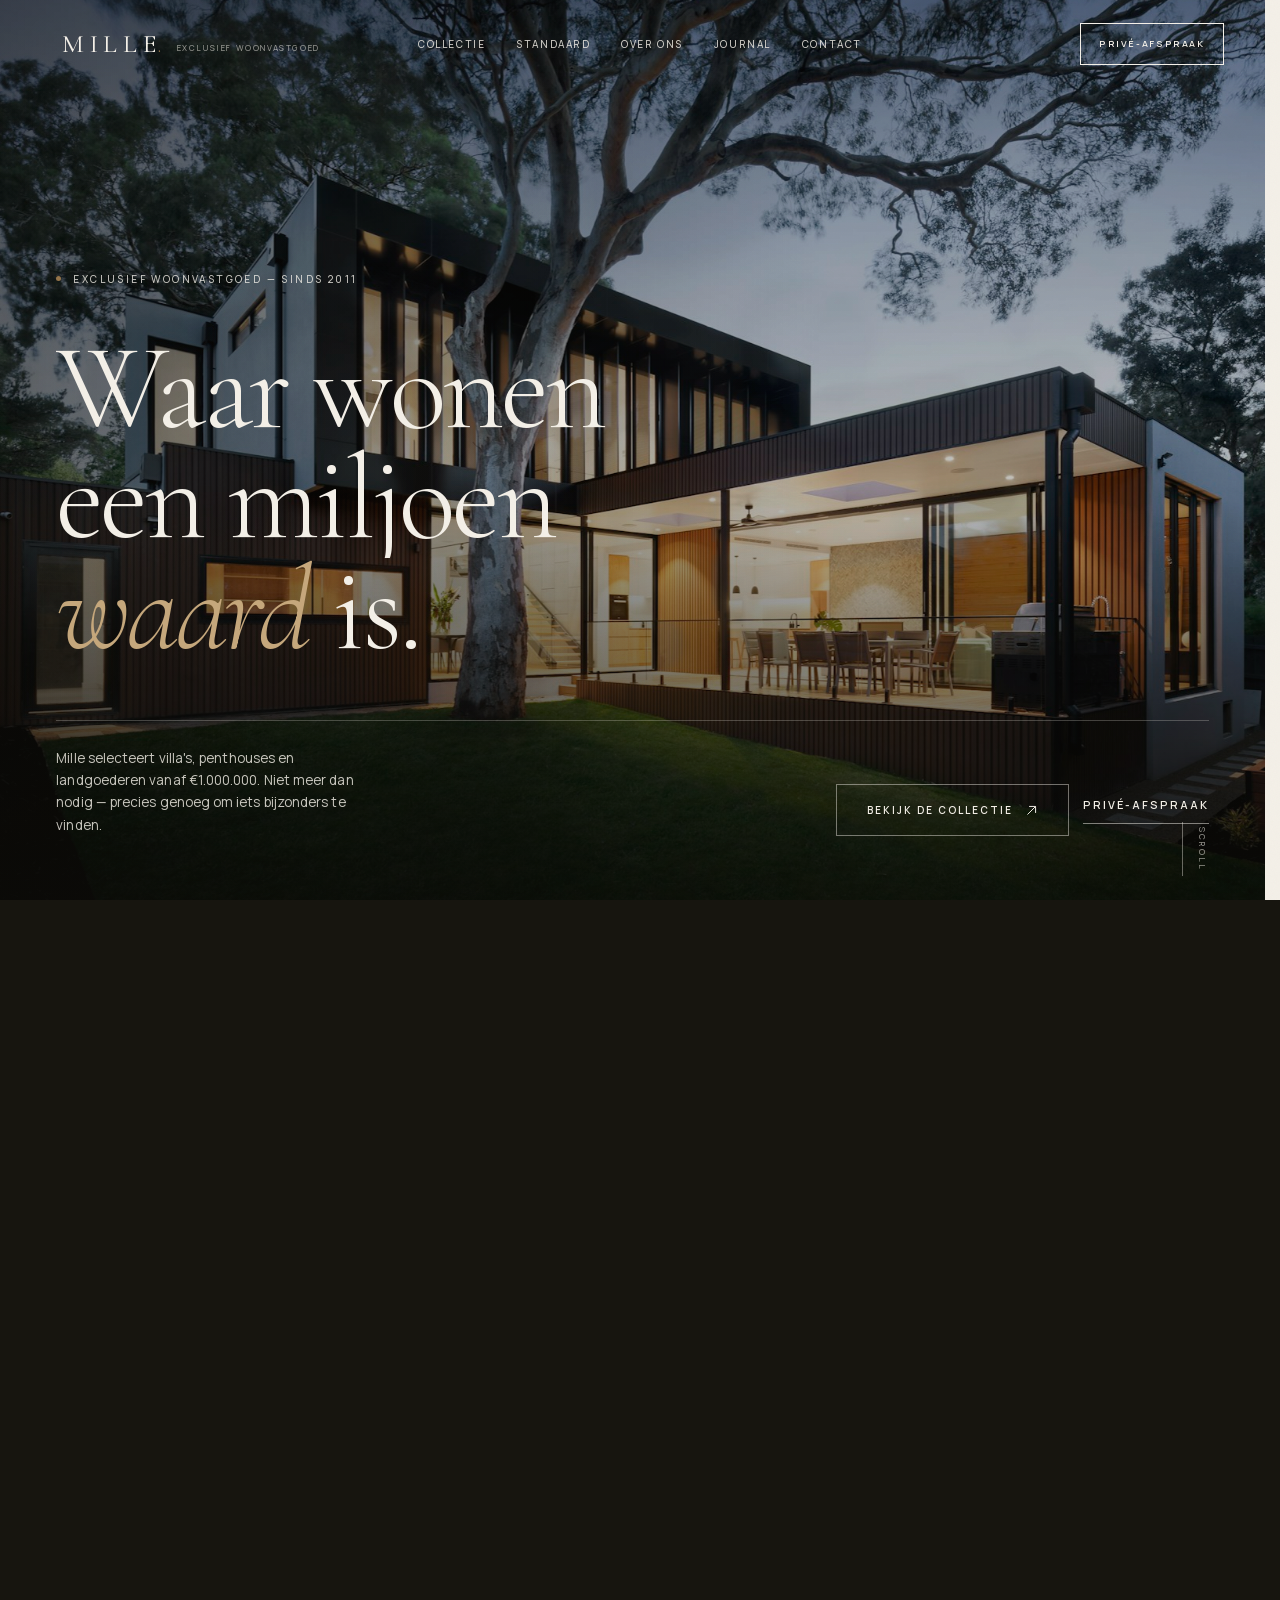
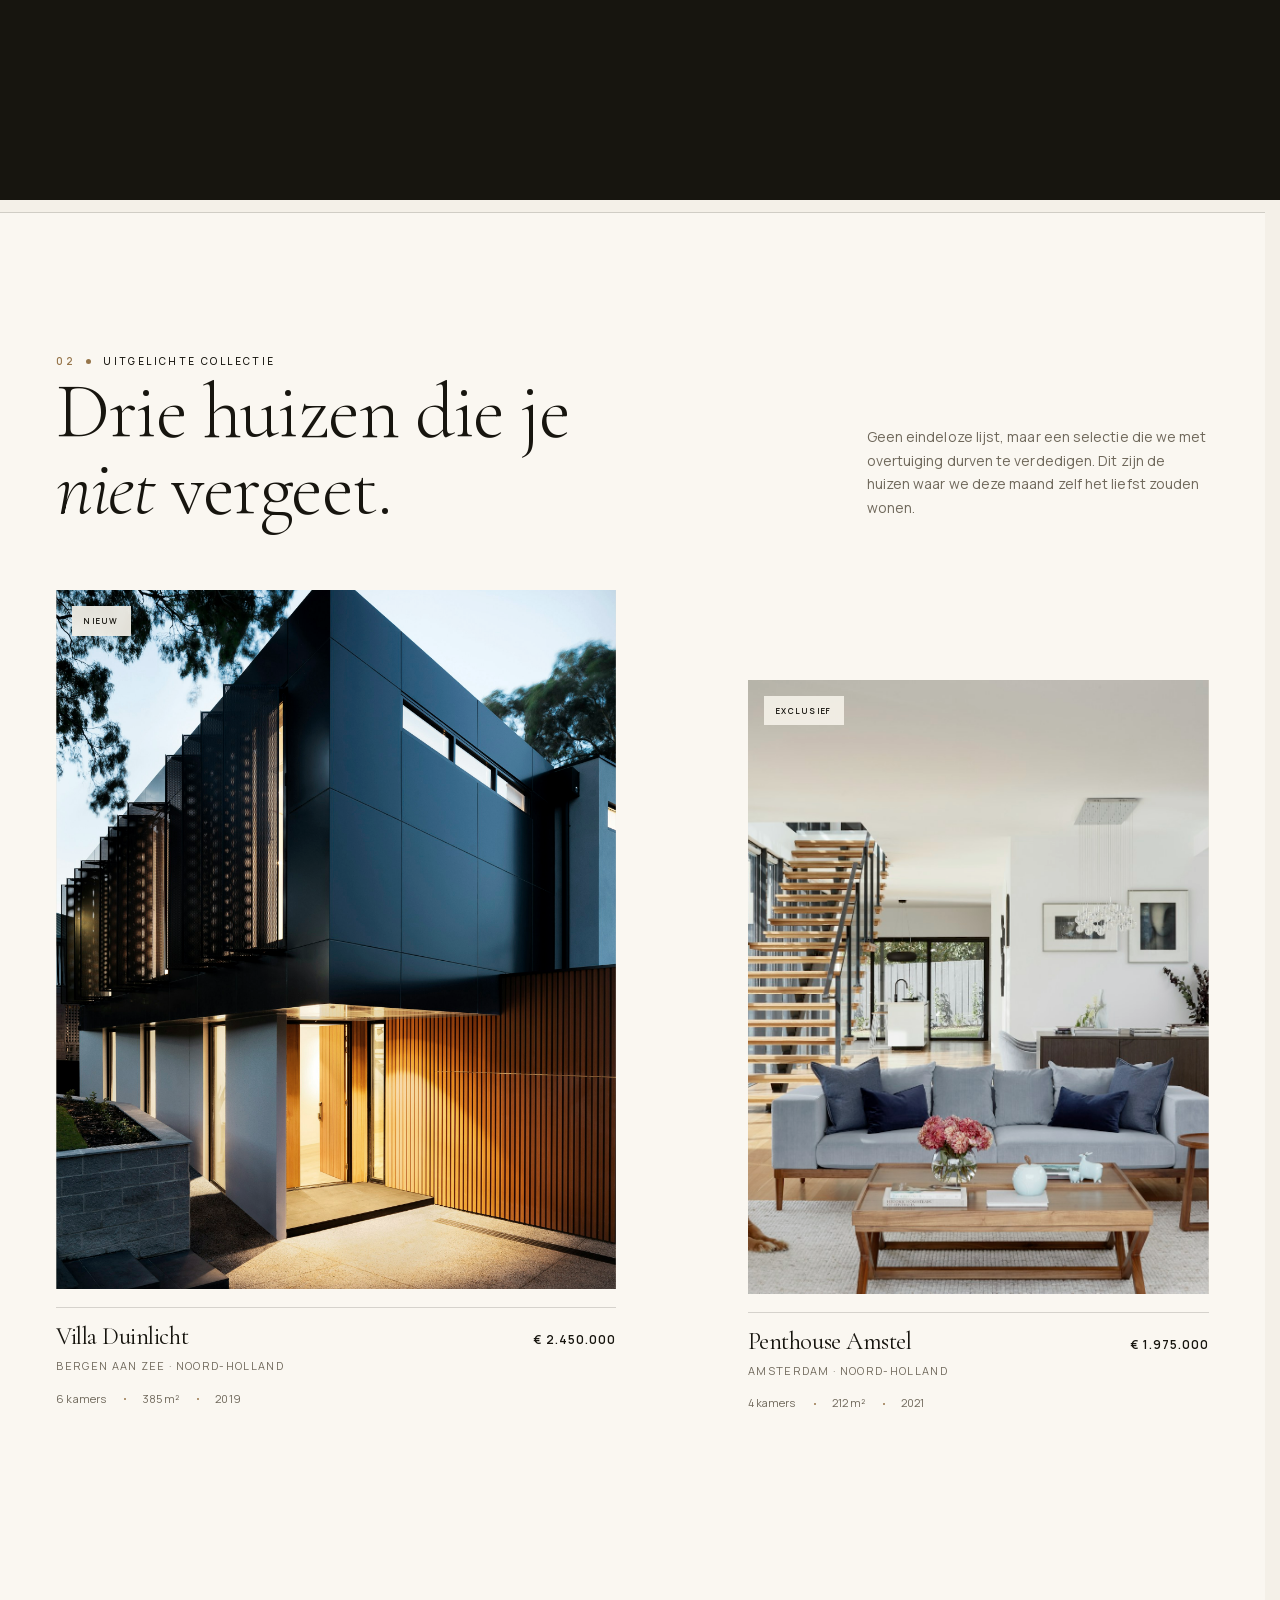
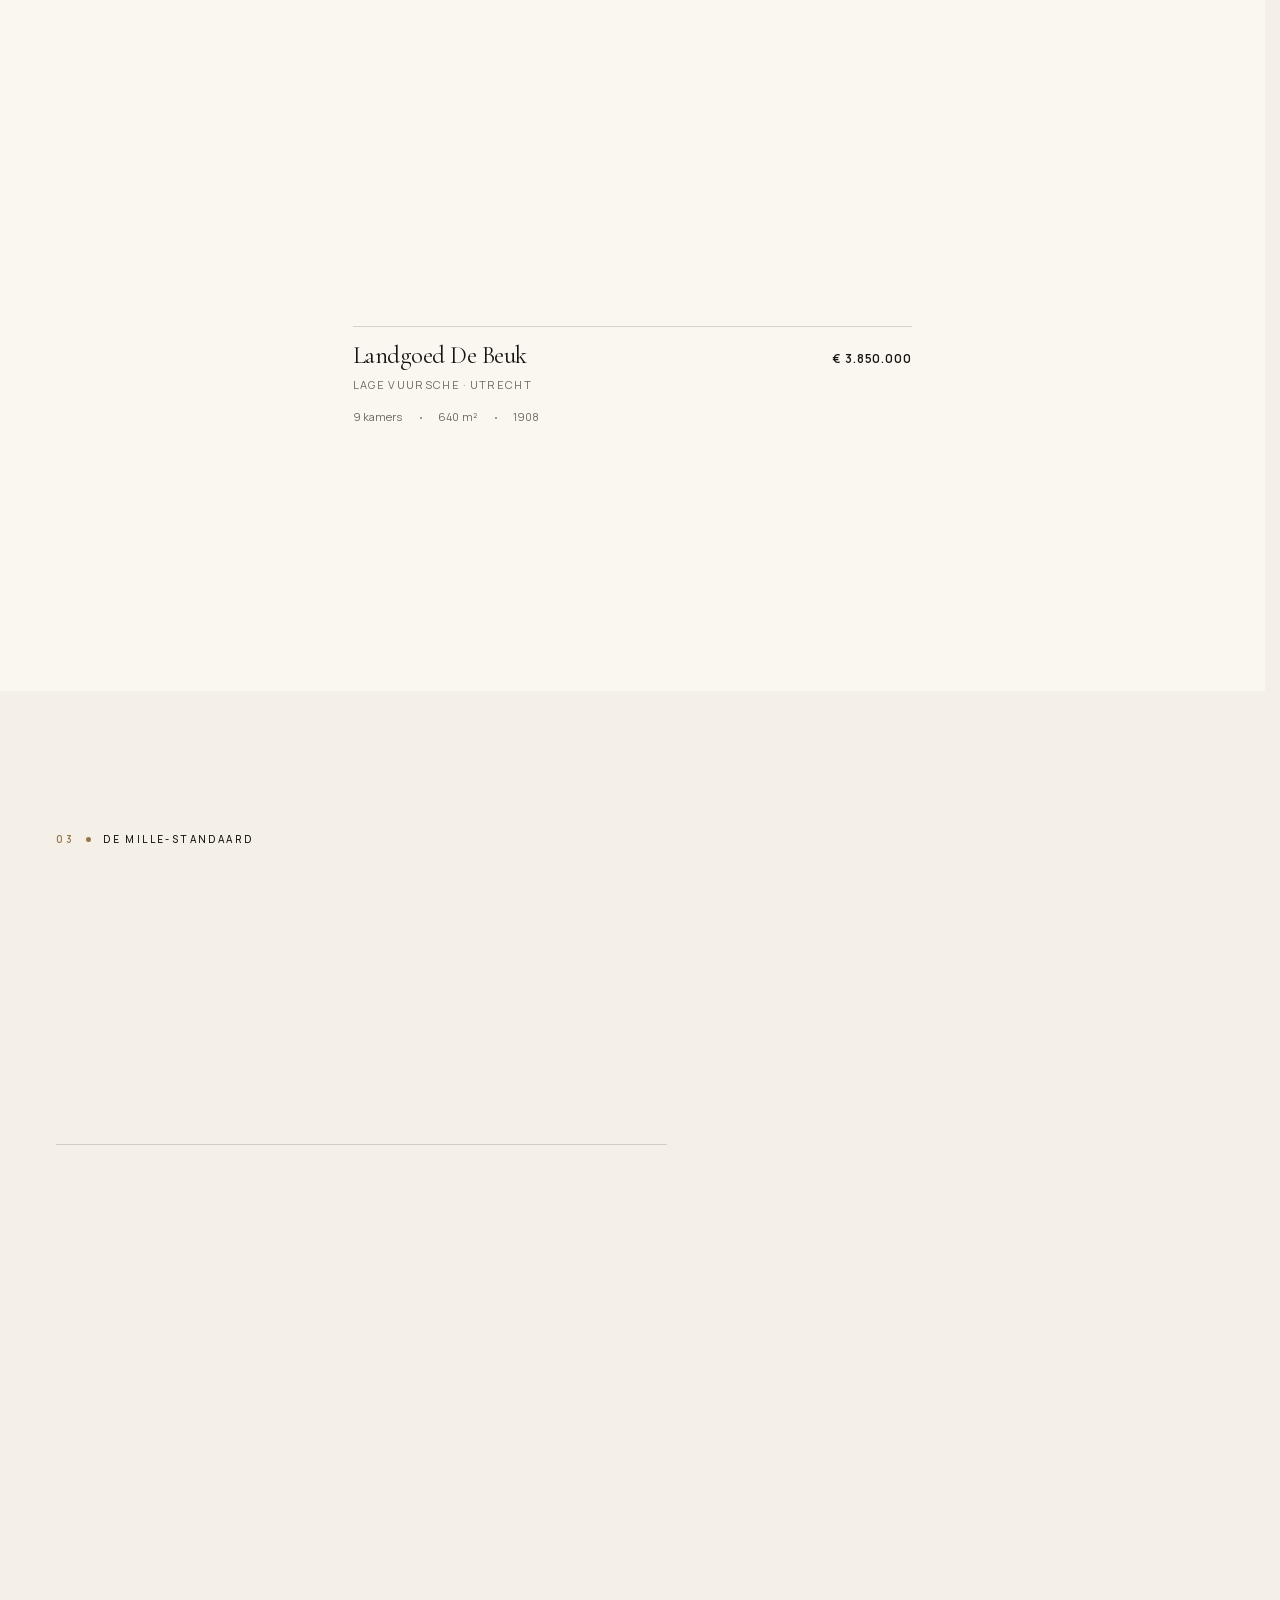
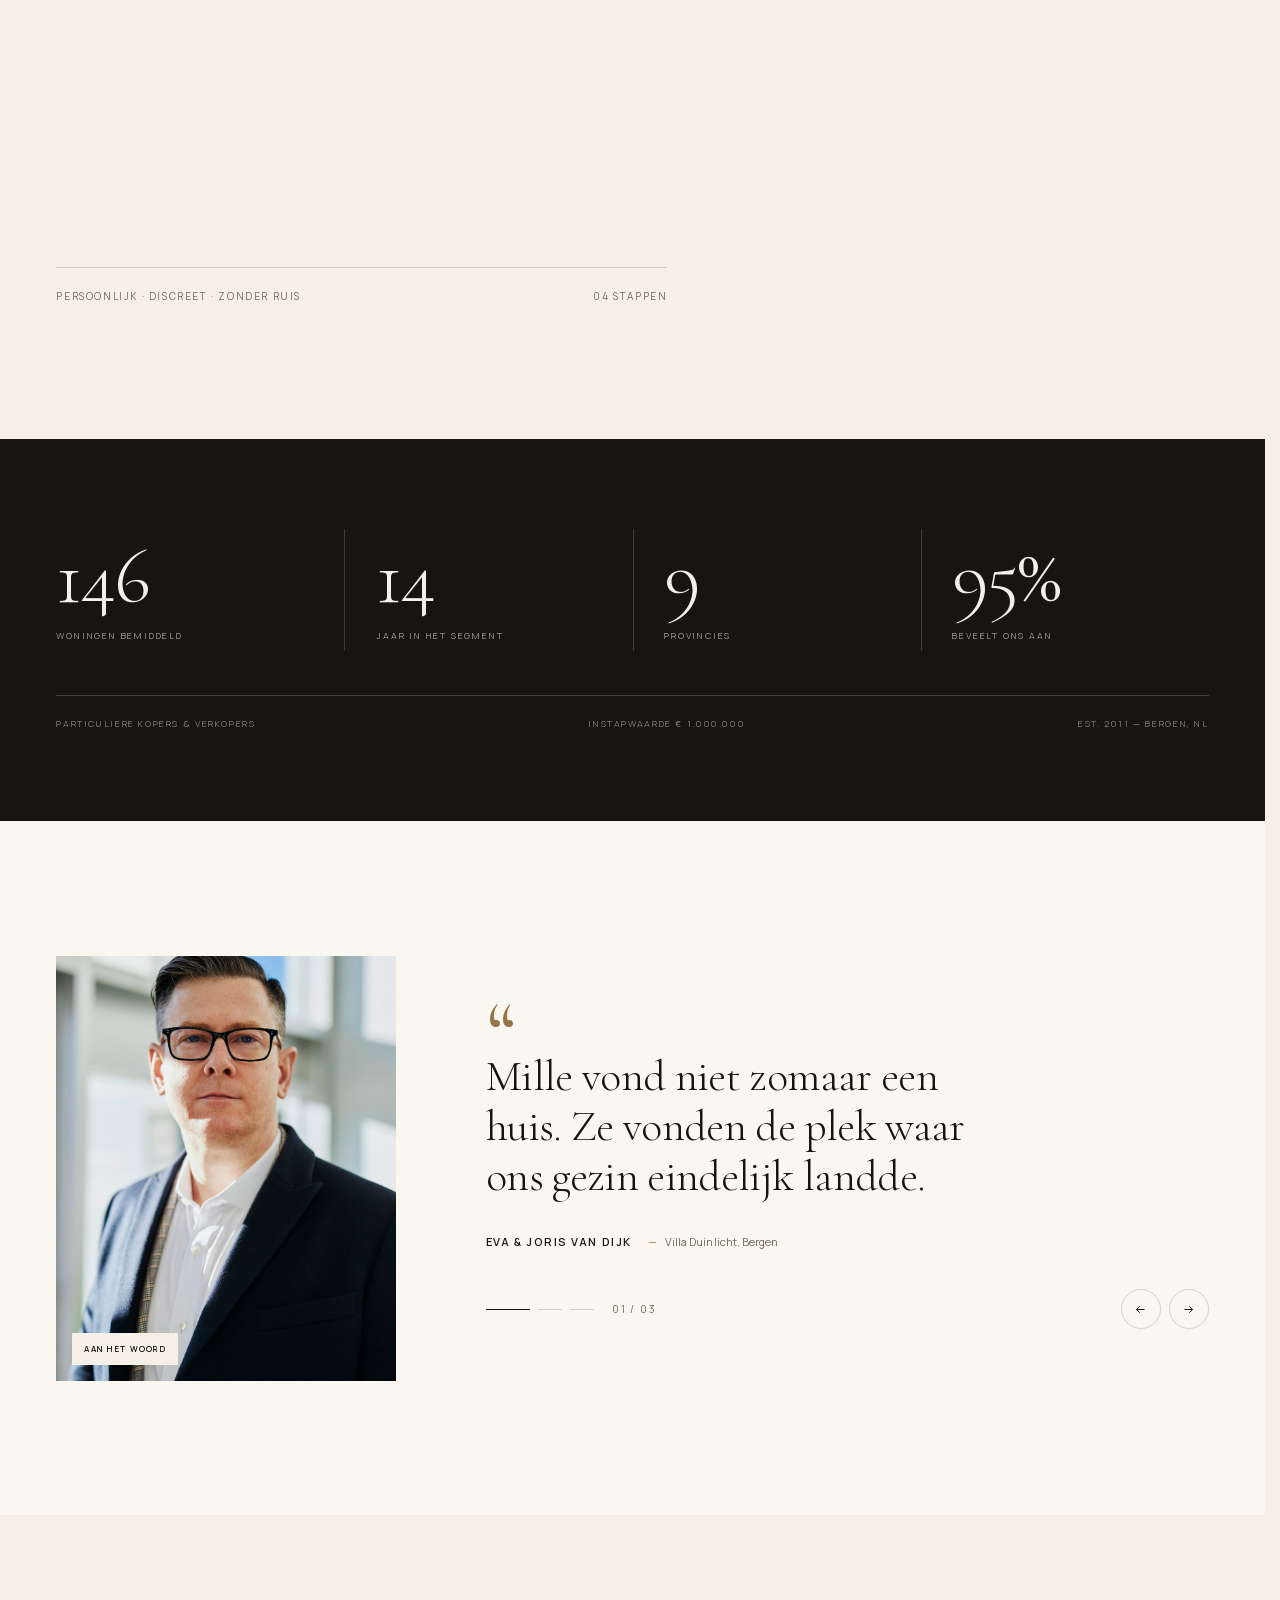
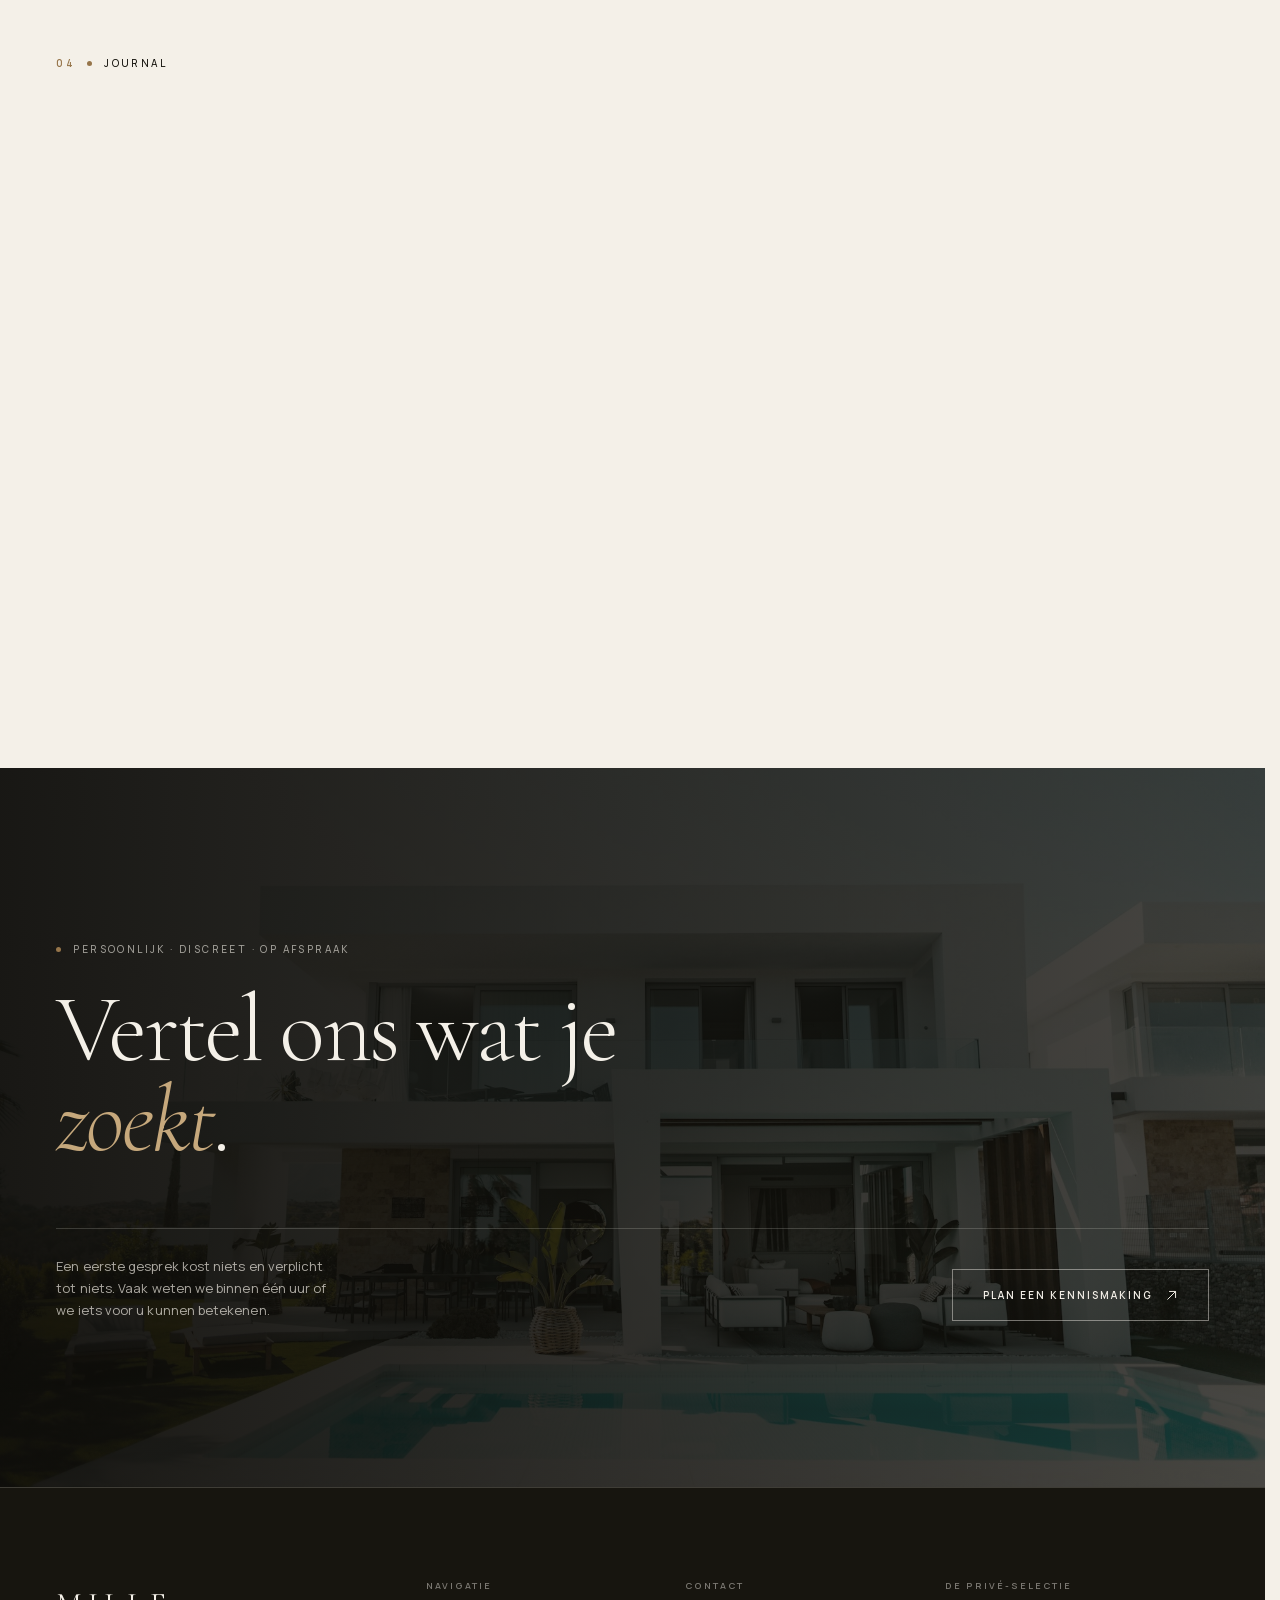
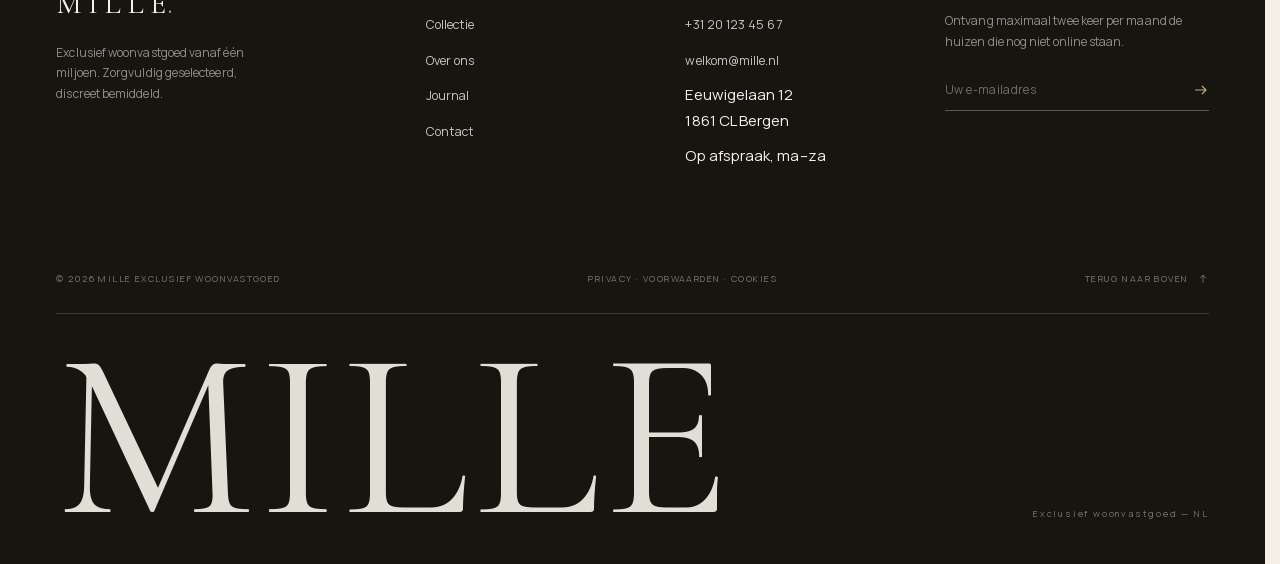
==== index.html @ 5c35ff41 "MILLE — high-end vastgoedsite met collectie, objectpagina's en GitHub Pages" ====
<!DOCTYPE html>
<html lang="nl">
<head>
  <meta charset="UTF-8">
  <meta name="viewport" content="width=device-width, initial-scale=1">
  <title>MILLE — Exclusief woonvastgoed vanaf €1.000.000</title>
  <meta name="description" content="MILLE selecteert villa's, penthouses en landgoederen vanaf één miljoen euro. Persoonlijk, discreet en met oog voor wat een huis bijzonder maakt.">
  <meta property="og:title" content="MILLE — Exclusief woonvastgoed">
  <meta property="og:description" content="Villa's, penthouses en landgoederen vanaf €1.000.000. Zorgvuldig geselecteerd, discreet bemiddeld.">
  <meta property="og:type" content="website">
  <meta property="og:image" content="assets/img/hero.jpg">
  <meta name="theme-color" content="#17150f">
  <link rel="icon" href="assets/favicon.svg" type="image/svg+xml">
  <link rel="preload" as="image" href="assets/img/hero.jpg">
  <link rel="stylesheet" href="css/style.css">
  <script>
    document.documentElement.classList.add('js');
    try {
      if (sessionStorage.getItem('mille-nav') === '1') {
        document.documentElement.classList.add('veil-on', 'skip-preloader');
        sessionStorage.removeItem('mille-nav');
      } else {
        document.documentElement.classList.add('is-loading');
      }
    } catch (e) {
      document.documentElement.classList.add('is-loading');
    }
  </script>
</head>
<body>
  <a class="skip-link" href="#main">Naar de inhoud</a>

  <div class="preloader" aria-hidden="true">
    <div class="preloader__inner">
      <div class="preloader__logo">MILLE</div>
      <div class="preloader__tag">Exclusief woonvastgoed</div>
      <div class="preloader__bar"><span></span></div>
    </div>
  </div>

  <div class="page-veil" aria-hidden="true"></div>
  <div class="grain" aria-hidden="true"></div>
  <div class="cursor" aria-hidden="true"></div>
  <div class="cursor-ring" aria-hidden="true"><span class="cursor-ring__label">Bekijk</span></div>

  <header class="site-header" data-header data-over>
    <div class="header__inner">
      <a class="brand" href="index.html" aria-label="MILLE — naar de homepage">MILLE<span class="brand__dot">.</span><span class="brand__sub">Exclusief woonvastgoed</span></a>
      <nav class="nav" aria-label="Hoofdnavigatie">
        <a class="nav__link" href="collectie.html">Collectie</a>
        <a class="nav__link" href="#standaard">Standaard</a>
        <a class="nav__link" href="over.html">Over ons</a>
        <a class="nav__link" href="journal.html">Journal</a>
        <a class="nav__link" href="contact.html">Contact</a>
      </nav>
      <div class="header__actions">
        <a class="header__cta" href="contact.html">Privé-afspraak</a>
        <button class="menu-toggle" data-menu-toggle aria-expanded="false" aria-controls="menu" aria-label="Menu openen"><i></i><i></i></button>
      </div>
    </div>
  </header>

  <div class="menu" id="menu" data-menu aria-hidden="true">
    <div class="menu__inner container">
      <nav class="menu__nav" aria-label="Menu">
        <a class="menu__link" href="collectie.html"><span>01</span>Collectie</a>
        <a class="menu__link" href="index.html#standaard"><span>02</span>Standaard</a>
        <a class="menu__link" href="over.html"><span>03</span>Over ons</a>
        <a class="menu__link" href="journal.html"><span>04</span>Journal</a>
        <a class="menu__link" href="contact.html"><span>05</span>Contact</a>
      </nav>
      <div class="menu__aside">
        <figure><img src="assets/img/int-3.jpg" alt="Licht interieur met zicht op het duin" loading="lazy"></figure>
        <p>Liever eerst even praten? We nemen de tijd voor een persoonlijke kennismaking, op ons kantoor of bij u thuis.</p>
        <a class="link-arrow link-arrow--light" href="contact.html">Plan een afspraak
          <svg viewBox="0 0 16 16" fill="none" aria-hidden="true"><path d="M3 13L13 3M5 3h8v8" stroke="currentColor" stroke-width="1.2"/></svg>
        </a>
      </div>
    </div>
    <div class="menu__foot container">
      <span>Bergen · Amsterdam · Utrecht</span>
      <a href="tel:+31201234567">+31 20 123 45 67</a>
      <span>Est. 2011</span>
    </div>
  </div>

  <main id="main">
    <section class="hero" aria-label="Introductie">
      <div class="hero__media" data-parallax="0.1">
        <img src="assets/img/hero.jpg" alt="Moderne villa in warm licht, met royale glaspartijen en een tuin" fetchpriority="high">
      </div>
      <div class="hero__shade" aria-hidden="true"></div>
      <div class="hero__inner container">
        <p class="eyebrow eyebrow--light hero__eyebrow"><span class="eyebrow__dot"></span>Exclusief woonvastgoed — sinds 2011</p>
        <h1 class="hero__title">
          <span class="line"><span>Waar wonen</span></span>
          <span class="line"><span>een miljoen</span></span>
          <span class="line"><span><em>waard</em> is.</span></span>
        </h1>
        <div class="hero__foot">
          <p class="hero__intro">Mille selecteert villa's, penthouses en landgoederen vanaf €1.000.000. Niet meer dan nodig — precies genoeg om iets bijzonders te vinden.</p>
          <div class="hero__actions">
            <a class="btn btn--light" href="collectie.html" data-magnetic><span>Bekijk de collectie
              <svg viewBox="0 0 16 16" fill="none" aria-hidden="true"><path d="M3 13L13 3M5 3h8v8" stroke="currentColor" stroke-width="1.2"/></svg>
            </span></a>
            <a class="link-arrow link-arrow--light" href="contact.html">Privé-afspraak</a>
          </div>
        </div>
      </div>
      <a class="hero__scroll" href="#filosofie">Scroll</a>
    </section>

    <div class="marquee" aria-hidden="true">
      <div class="marquee__track">
        <div class="marquee__group">
          <span class="marquee__item">Bergen aan Zee</span>
          <span class="marquee__item">Amsterdam</span>
          <span class="marquee__item">Lage Vuursche</span>
          <span class="marquee__item">Wassenaar</span>
          <span class="marquee__item">Bloemendaal</span>
          <span class="marquee__item">Utrecht</span>
          <span class="marquee__item">Noordwijk</span>
          <span class="marquee__item">Rotterdam</span>
        </div>
        <div class="marquee__group">
          <span class="marquee__item">Bergen aan Zee</span>
          <span class="marquee__item">Amsterdam</span>
          <span class="marquee__item">Lage Vuursche</span>
          <span class="marquee__item">Wassenaar</span>
          <span class="marquee__item">Bloemendaal</span>
          <span class="marquee__item">Utrecht</span>
          <span class="marquee__item">Noordwijk</span>
          <span class="marquee__item">Rotterdam</span>
        </div>
      </div>
    </div>

    <section class="section intro" id="filosofie">
      <div class="container">
        <div class="intro__head">
          <p class="eyebrow"><span class="eyebrow__num">01</span><span class="eyebrow__dot"></span>Filosofie</p>
          <h2 class="intro__title reveal-lines" data-reveal="fade">
            <span class="line"><span>Een miljoen is</span></span>
            <span class="line"><span>geen bedrag. Het is</span></span>
            <span class="line"><span>een <em>belofte</em>.</span></span>
          </h2>
        </div>
        <div class="intro__body">
          <div data-reveal="up">
            <p class="lead">Wij geloven niet in meer huizen. Wij geloven in het juiste huis: een plek die klopt met wie je bent, en met hoe je wilt leven.</p>
            <p>Daarom werken we met een kleine, zorgvuldig samengestelde collectie. Elk object bezoeken we zelf. Elk detail kennen we. En elke koper krijgt één aanspreekpunt — van de eerste bezichtiging tot de overdracht bij de notaris.</p>
          </div>
          <div data-reveal="up" data-reveal-delay="1">
            <p>Sinds 2011 begeleiden we kopers en verkopers in het segment vanaf één miljoen euro. Geen catalogus, geen ruis. Wel een netwerk dat vaak eerder weet wat er komt dan de markt.</p>
            <p class="intro__sign">Mille &amp; Co.</p>
            <a class="link-arrow" href="over.html">Lees ons verhaal
              <svg viewBox="0 0 16 16" fill="none" aria-hidden="true"><path d="M3 13L13 3M5 3h8v8" stroke="currentColor" stroke-width="1.2"/></svg>
            </a>
          </div>
        </div>
      </div>
    </section>

    <section class="section featured" id="collectie">
      <div class="container">
        <div class="section-head">
          <div>
            <p class="eyebrow"><span class="eyebrow__num">02</span><span class="eyebrow__dot"></span>Uitgelichte collectie</p>
            <h2 class="section-head__title display-lg" data-reveal="up">Drie huizen die je <em>niet</em> vergeet.</h2>
          </div>
          <div class="section-head__aside" data-reveal="up" data-reveal-delay="1">
            <p>Geen eindeloze lijst, maar een selectie die we met overtuiging durven te verdedigen. Dit zijn de huizen waar we deze maand zelf het liefst zouden wonen.</p>
          </div>
        </div>

        <div class="featured__grid">
          <a class="prop prop--portrait" href="villa-duinlicht.html" data-reveal="image" data-cursor="Bekijk">
            <div class="prop__media">
              <span class="prop__tag">Nieuw</span>
              <img src="assets/img/detail.jpg" alt="Villa Duinlicht in Bergen aan Zee" loading="lazy">
              <span class="prop__view">Bekijk
                <svg viewBox="0 0 16 16" fill="none" aria-hidden="true"><path d="M3 13L13 3M5 3h8v8" stroke="currentColor" stroke-width="1.2"/></svg>
              </span>
            </div>
            <div class="prop__body">
              <div class="prop__row">
                <h3 class="prop__name">Villa Duinlicht</h3>
                <span class="prop__price">€ 2.450.000</span>
              </div>
              <p class="prop__place">Bergen aan Zee · Noord-Holland</p>
              <div class="prop__specs"><span>6 kamers</span><span>385 m²</span><span>2019</span></div>
            </div>
          </a>

          <a class="prop prop--tall" href="penthouse-amstel.html" data-reveal="image" data-reveal-delay="1" data-cursor="Bekijk">
            <div class="prop__media">
              <span class="prop__tag">Exclusief</span>
              <img src="assets/img/int-2.jpg" alt="Penthouse Amstel met een lichte woonkamer en houten trap" loading="lazy">
              <span class="prop__view">Bekijk
                <svg viewBox="0 0 16 16" fill="none" aria-hidden="true"><path d="M3 13L13 3M5 3h8v8" stroke="currentColor" stroke-width="1.2"/></svg>
              </span>
            </div>
            <div class="prop__body">
              <div class="prop__row">
                <h3 class="prop__name">Penthouse Amstel</h3>
                <span class="prop__price">€ 1.975.000</span>
              </div>
              <p class="prop__place">Amsterdam · Noord-Holland</p>
              <div class="prop__specs"><span>4 kamers</span><span>212 m²</span><span>2021</span></div>
            </div>
          </a>

          <a class="prop prop--landscape" href="landgoed-de-beuk.html" data-reveal="image" data-reveal-delay="2" data-cursor="Bekijk">
            <div class="prop__media">
              <span class="prop__tag">Landgoed</span>
              <img src="assets/img/villa-4.jpg" alt="Landgoed De Beuk in Lage Vuursche" loading="lazy">
              <span class="prop__view">Bekijk
                <svg viewBox="0 0 16 16" fill="none" aria-hidden="true"><path d="M3 13L13 3M5 3h8v8" stroke="currentColor" stroke-width="1.2"/></svg>
              </span>
            </div>
            <div class="prop__body">
              <div class="prop__row">
                <h3 class="prop__name">Landgoed De Beuk</h3>
                <span class="prop__price">€ 3.850.000</span>
              </div>
              <p class="prop__place">Lage Vuursche · Utrecht</p>
              <div class="prop__specs"><span>9 kamers</span><span>640 m²</span><span>1908</span></div>
            </div>
          </a>
        </div>

        <div class="featured__foot" data-reveal="fade">
          <p class="featured__count"><strong>9</strong> objecten in de collectie · prijzen vanaf €1.000.000</p>
          <a class="link-arrow" href="collectie.html">Bekijk alle objecten
            <svg viewBox="0 0 16 16" fill="none" aria-hidden="true"><path d="M3 13L13 3M5 3h8v8" stroke="currentColor" stroke-width="1.2"/></svg>
          </a>
        </div>
      </div>
    </section>

    <section class="section standard" id="standaard">
      <div class="container">
        <div class="section-head">
          <div>
            <p class="eyebrow"><span class="eyebrow__num">03</span><span class="eyebrow__dot"></span>De Mille-standaard</p>
            <h2 class="section-head__title display-lg" data-reveal="up">Meer dan een makelaar.<br>Een <em>medestander</em>.</h2>
          </div>
          <div class="section-head__aside" data-reveal="up" data-reveal-delay="1">
            <p>Vastgoed op dit niveau vraagt om aandacht, rust en discretie. Vier stappen, één aanspreekpunt, geen verrassingen achteraf.</p>
          </div>
        </div>

        <div class="standard__layout">
          <div class="standard__list">
            <article class="service" data-service tabindex="0" data-reveal="up">
              <span class="service__num">01</span>
              <div>
                <div class="service__head"><h3 class="service__title">Selectie</h3><span class="service__plus" aria-hidden="true">+</span></div>
                <p class="service__text">Wij kijken verder dan de portalen. Off-market, via ons netwerk en met een scherp oog voor locatie, licht en potentie.</p>
              </div>
            </article>
            <article class="service" data-service tabindex="0" data-reveal="up" data-reveal-delay="1">
              <span class="service__num">02</span>
              <div>
                <div class="service__head"><h3 class="service__title">Presentatie</h3><span class="service__plus" aria-hidden="true">+</span></div>
                <p class="service__text">Fotografie, film en styling op het niveau van het huis. Elk object krijgt een eigen editorial, geen standaardlijstje.</p>
              </div>
            </article>
            <article class="service" data-service tabindex="0" data-reveal="up" data-reveal-delay="2">
              <span class="service__num">03</span>
              <div>
                <div class="service__head"><h3 class="service__title">Bemiddeling</h3><span class="service__plus" aria-hidden="true">+</span></div>
                <p class="service__text">Een rustige, vasthoudende onderhandeling. Wij verdedigen uw belang — niet ons volume.</p>
              </div>
            </article>
            <article class="service" data-service tabindex="0" data-reveal="up" data-reveal-delay="3">
              <span class="service__num">04</span>
              <div>
                <div class="service__head"><h3 class="service__title">Nazorg</h3><span class="service__plus" aria-hidden="true">+</span></div>
                <p class="service__text">Van notaris tot verbouwing: ook na de sleuteloverdracht blijven we aanspreekbaar. Soms nog jaren.</p>
              </div>
            </article>
            <p class="standard__note"><span>Persoonlijk · discreet · zonder ruis</span><span>04 stappen</span></p>
          </div>

          <div class="standard__media" data-reveal="right">
            <img src="assets/img/int-1.jpg" alt="Warm ingericht interieur met natuurlijk licht" data-service-img="0" class="is-active" loading="lazy">
            <img src="assets/img/int-5.jpg" alt="Minimalistisch interieur met zicht op groen" data-service-img="1" loading="lazy">
            <img src="assets/img/int-3.jpg" alt="Eetkamer met designmeubelen" data-service-img="2" loading="lazy">
            <img src="assets/img/detail.jpg" alt="Gevel van een modern huis in warm avondlicht" data-service-img="3" loading="lazy">
            <div class="standard__caption"><span>De Mille-standaard</span><span>01 — 04</span></div>
          </div>
        </div>
      </div>
    </section>

    <section class="stats" aria-label="Mille in cijfers">
      <div class="container">
        <div class="stats__grid">
          <div class="stat" data-reveal="up">
            <div class="stat__num"><span data-count="148">0</span></div>
            <div class="stat__label">Woningen bemiddeld</div>
          </div>
          <div class="stat" data-reveal="up" data-reveal-delay="1">
            <div class="stat__num"><span data-count="14">0</span></div>
            <div class="stat__label">Jaar in het segment</div>
          </div>
          <div class="stat" data-reveal="up" data-reveal-delay="2">
            <div class="stat__num"><span data-count="9">0</span></div>
            <div class="stat__label">Provincies</div>
          </div>
          <div class="stat" data-reveal="up" data-reveal-delay="3">
            <div class="stat__num"><span data-count="96" data-suffix="%">0%</span></div>
            <div class="stat__label">Beveelt ons aan</div>
          </div>
        </div>
        <div class="stats__foot">
          <span>Particuliere kopers &amp; verkopers</span>
          <span>Instapwaarde € 1.000.000</span>
          <span>Est. 2011 — Bergen, NL</span>
        </div>
      </div>
    </section>

    <section class="section quote">
      <div class="container">
        <div class="quote__grid">
          <div class="quote__portrait">
            <img src="assets/img/team-1.jpg" alt="Portret van Joris van Dijk" data-quote-photo class="is-active" loading="lazy">
            <img src="assets/img/team-2.jpg" alt="Portret van Marijke de Boer" data-quote-photo loading="lazy">
            <img src="assets/img/team-3.jpg" alt="Portret van Thomas Vermeer" data-quote-photo loading="lazy">
            <span class="quote__badge">Aan het woord</span>
          </div>

          <div class="quote__stage" aria-roledescription="carousel" aria-label="Ervaringen van klanten">
            <div class="quote__item is-active" data-quote>
              <span class="quote__mark" aria-hidden="true">“</span>
              <blockquote class="quote__text">Mille vond niet zomaar een huis. Ze vonden de plek waar ons gezin eindelijk landde.</blockquote>
              <div class="quote__meta"><strong>Eva &amp; Joris van Dijk</strong><span>Villa Duinlicht, Bergen</span></div>
            </div>
            <div class="quote__item" data-quote>
              <span class="quote__mark" aria-hidden="true">“</span>
              <blockquote class="quote__text">Geen druk, geen verkooppraatje. Alleen iemand die precies begreep waarom we wilden verhuizen.</blockquote>
              <div class="quote__meta"><strong>Marijke de Boer</strong><span>Penthouse Amstel, Amsterdam</span></div>
            </div>
            <div class="quote__item" data-quote>
              <span class="quote__mark" aria-hidden="true">“</span>
              <blockquote class="quote__text">Binnen twee weken stonden we in een huis dat nog niet online stond. Dat is het verschil.</blockquote>
              <div class="quote__meta"><strong>Thomas &amp; Lotte Vermeer</strong><span>Landgoed De Beuk, Lage Vuursche</span></div>
            </div>

            <div class="quote__nav">
              <div class="quote__dots" role="tablist" aria-label="Kies een ervaring">
                <button class="quote__dot is-active" data-quote-dot role="tab" aria-label="Ervaring 1" aria-selected="true"></button>
                <button class="quote__dot" data-quote-dot role="tab" aria-label="Ervaring 2" aria-selected="false"></button>
                <button class="quote__dot" data-quote-dot role="tab" aria-label="Ervaring 3" aria-selected="false"></button>
              </div>
              <span class="quote__count" data-quote-count>01 / 03</span>
              <div class="quote__arrows">
                <button class="quote__arrow" data-quote-prev aria-label="Vorige ervaring">
                  <svg viewBox="0 0 16 16" fill="none" aria-hidden="true"><path d="M13 8H3M7 4L3 8l4 4" stroke="currentColor" stroke-width="1.2"/></svg>
                </button>
                <button class="quote__arrow" data-quote-next aria-label="Volgende ervaring">
                  <svg viewBox="0 0 16 16" fill="none" aria-hidden="true"><path d="M3 8h10M9 4l4 4-4 4" stroke="currentColor" stroke-width="1.2"/></svg>
                </button>
              </div>
            </div>
          </div>
        </div>
      </div>
    </section>

    <section class="section journal" id="journal">
      <div class="container">
        <div class="section-head">
          <div>
            <p class="eyebrow"><span class="eyebrow__num">04</span><span class="eyebrow__dot"></span>Journal</p>
            <h2 class="section-head__title display-lg" data-reveal="up">Notities over <em>wonen</em>.</h2>
          </div>
          <div class="section-head__aside" data-reveal="up" data-reveal-delay="1">
            <p>Over licht, materiaal en de keuzes die een huis tot een thuis maken. Af en toe ook gewoon over de markt.</p>
          </div>
        </div>

        <div class="journal__grid">
          <a class="post" href="journal.html#artikel-1" data-reveal="up">
            <div class="post__media"><img src="assets/img/int-4.jpg" alt="Woning met een geopende gevel en veel daglicht" loading="lazy"></div>
            <div class="post__meta"><span>Wonen</span><span>14 oktober 2026</span></div>
            <h3 class="post__title">Licht als bouwmateriaal</h3>
            <p class="post__excerpt">Waarom de beste huizen niet groter zijn, maar beter georiënteerd. Een gesprek met architecten over daglicht.</p>
          </a>
          <a class="post" href="journal.html#artikel-2" data-reveal="up" data-reveal-delay="1">
            <div class="post__media"><img src="assets/img/int-1.jpg" alt="Woonkamer met natuurlijke materialen en warm licht" loading="lazy"></div>
            <div class="post__meta"><span>Markt</span><span>28 september 2026</span></div>
            <h3 class="post__title">De kunst van het eerste bod</h3>
            <p class="post__excerpt">Wat een bod zegt — en wat het verbergt. Vijf lessen uit vijftien jaar onderhandelen boven een miljoen.</p>
          </a>
          <a class="post" href="journal.html#artikel-3" data-reveal="up" data-reveal-delay="2">
            <div class="post__media"><img src="assets/img/int-5.jpg" alt="Woonkamer die overgaat in de tuin" loading="lazy"></div>
            <div class="post__meta"><span>Leven</span><span>02 september 2026</span></div>
            <h3 class="post__title">Buiten wonen, binnen leven</h3>
            <p class="post__excerpt">De tuin als extra kamer. Over terrassen, duinen en de Nederlandse zon die je het beste vroeg kunt opvangen.</p>
          </a>
        </div>
      </div>
    </section>

    <section class="cta">
      <div class="cta__bg" aria-hidden="true"><img src="assets/img/pool.jpg" alt="" loading="lazy"></div>
      <div class="container cta__inner">
        <p class="eyebrow cta__eyebrow"><span class="eyebrow__dot"></span>Persoonlijk · discreet · op afspraak</p>
        <h2 class="cta__title" data-reveal="up">Vertel ons wat je <em>zoekt</em>.</h2>
        <div class="cta__row">
          <p>Een eerste gesprek kost niets en verplicht tot niets. Vaak weten we binnen één uur of we iets voor u kunnen betekenen.</p>
          <a class="btn btn--light" href="contact.html" data-magnetic><span>Plan een kennismaking
            <svg viewBox="0 0 16 16" fill="none" aria-hidden="true"><path d="M3 13L13 3M5 3h8v8" stroke="currentColor" stroke-width="1.2"/></svg>
          </span></a>
        </div>
      </div>
    </section>
  </main>

  <footer class="site-footer">
    <div class="container">
      <div class="footer__top">
        <div>
          <div class="footer__brand">MILLE<span>.</span></div>
          <p class="footer__tag">Exclusief woonvastgoed vanaf één miljoen. Zorgvuldig geselecteerd, discreet bemiddeld.</p>
        </div>
        <div class="footer__col">
          <h4>Navigatie</h4>
          <ul>
            <li><a href="collectie.html">Collectie</a></li>
            <li><a href="over.html">Over ons</a></li>
            <li><a href="journal.html">Journal</a></li>
            <li><a href="contact.html">Contact</a></li>
          </ul>
        </div>
        <div class="footer__col">
          <h4>Contact</h4>
          <ul>
            <li><a href="tel:+31201234567">+31 20 123 45 67</a></li>
            <li><a href="mailto:welkom@mille.nl">welkom@mille.nl</a></li>
            <li>Eeuwigelaan 12<br>1861 CL Bergen</li>
            <li>Op afspraak, ma–za</li>
          </ul>
        </div>
        <div class="footer__news">
          <h4>De privé-selectie</h4>
          <p>Ontvang maximaal twee keer per maand de huizen die nog niet online staan.</p>
          <form class="newsletter" data-newsletter>
            <input type="email" name="email" placeholder="Uw e-mailadres" aria-label="Uw e-mailadres" required>
            <button type="submit" aria-label="Aanmelden">
              <svg viewBox="0 0 16 16" fill="none" aria-hidden="true"><path d="M2 8h11M9 4l4 4-4 4" stroke="currentColor" stroke-width="1.2"/></svg>
            </button>
          </form>
          <div class="newsletter__msg" data-newsletter-msg aria-live="polite"></div>
        </div>
      </div>
      <div class="footer__bottom">
        <span>© <span data-year>2026</span> Mille Exclusief Woonvastgoed</span>
        <span><a href="juridisch.html#privacy">Privacy</a> · <a href="juridisch.html#voorwaarden">Voorwaarden</a> · <a href="juridisch.html#cookies">Cookies</a></span>
        <a class="footer__toplink" href="#main" data-top>Terug naar boven
          <svg viewBox="0 0 16 16" fill="none" aria-hidden="true"><path d="M8 13V3M4 7l4-4 4 4" stroke="currentColor" stroke-width="1.2"/></svg>
        </a>
      </div>
      <div class="footer__word" aria-hidden="true">MILLE<small>Exclusief woonvastgoed — NL</small></div>
    </div>
  </footer>

  <script src="js/main.js" defer></script>
</body>
</html>
---- css/style.css ----
@import url('../assets/fonts/fonts.css');

/* ============================================================
   MILLE — Exclusief woonvastgoed
   Design system & site styles
   ============================================================ */

/* ---------- Reset ---------- */
*, *::before, *::after { box-sizing: border-box; }
html, body, h1, h2, h3, h4, p, figure, blockquote, dl, dd { margin: 0; }
ul, ol { margin: 0; padding: 0; list-style: none; }
img, picture, svg { display: block; max-width: 100%; }
a { color: inherit; text-decoration: none; }
button, input, select, textarea { font: inherit; color: inherit; }
button { background: none; border: 0; padding: 0; cursor: pointer; }
html { -webkit-text-size-adjust: 100%; scroll-behavior: smooth; overflow-x: clip; scrollbar-gutter: stable; }
body { min-height: 100vh; }

/* ---------- Tokens ---------- */
:root {
  --ink: #17150f;
  --ink-soft: #2b2820;
  --ivory: #f4f0e8;
  --paper: #faf7f1;
  --sand: #e5dccd;
  --bronze: #96754a;
  --bronze-light: #c6a87c;
  --muted: #6f685b;
  --line: rgba(23, 21, 15, 0.16);
  --line-light: rgba(244, 240, 232, 0.18);
  --serif: 'Cormorant Garamond', 'Times New Roman', serif;
  --sans: 'Manrope', 'Helvetica Neue', Arial, sans-serif;
  --pad: clamp(20px, 4.4vw, 76px);
  --max: 1720px;
  --header-h: 88px;
  --ease: cubic-bezier(0.22, 1, 0.36, 1);
  --ease-io: cubic-bezier(0.65, 0.05, 0, 1);
}

/* ---------- Base ---------- */
body {
  background: var(--ivory);
  color: var(--ink);
  font-family: var(--sans);
  font-size: 15px;
  font-weight: 400;
  line-height: 1.7;
  letter-spacing: 0.005em;
  -webkit-font-smoothing: antialiased;
  text-rendering: optimizeLegibility;
  overflow-x: clip;
}
body.no-scroll { overflow: hidden; }
::selection { background: var(--bronze); color: var(--ivory); }
:focus-visible { outline: 1px solid var(--bronze); outline-offset: 4px; }
a:focus-visible, button:focus-visible { border-radius: 1px; }

.skip-link {
  position: fixed; top: 12px; left: 12px; z-index: 400;
  background: var(--ink); color: var(--ivory);
  padding: 12px 20px; font-size: 12px; letter-spacing: 0.12em; text-transform: uppercase;
  transform: translateY(-160%); transition: transform 0.3s var(--ease);
}
.skip-link:focus { transform: none; }

/* ---------- Typography ---------- */
h1, h2, h3, h4, .serif { font-family: var(--serif); font-weight: 300; letter-spacing: -0.02em; }
em, .italic { font-style: italic; }
.display-xl { font-size: clamp(3.4rem, 8.6vw, 8.7rem); line-height: 0.9; }
.display-lg { font-size: clamp(2.9rem, 6.1vw, 6.2rem); line-height: 0.98; }
.display-md { font-size: clamp(2.2rem, 3.9vw, 3.7rem); line-height: 1.04; }
.display-sm { font-size: clamp(1.65rem, 2.4vw, 2.35rem); line-height: 1.12; }

.eyebrow {
  display: inline-flex; align-items: center; gap: 12px;
  font-family: var(--sans); font-size: 10px; font-weight: 500;
  letter-spacing: 0.24em; text-transform: uppercase; line-height: 1.4;
  color: var(--ink);
}
.eyebrow--muted { color: var(--muted); }
.eyebrow--light { color: rgba(244, 240, 232, 0.82); }
.eyebrow__dot { width: 5px; height: 5px; border-radius: 50%; background: var(--bronze); flex: none; }
.eyebrow__num { color: var(--bronze); font-weight: 600; }

.lead { font-size: clamp(1.05rem, 1.35vw, 1.28rem); line-height: 1.65; color: var(--ink-soft); }
.muted { color: var(--muted); }
.small { font-size: 12px; line-height: 1.7; letter-spacing: 0.01em; }
.uppercase { font-size: 10px; letter-spacing: 0.2em; text-transform: uppercase; font-weight: 500; }

/* ---------- Layout ---------- */
.container { width: 100%; max-width: var(--max); margin-inline: auto; padding-inline: var(--pad); }
.container--narrow { max-width: 1120px; }
.section { padding-block: clamp(78px, 10.5vw, 156px); position: relative; }
.section--tight { padding-block: clamp(54px, 6.5vw, 96px); }
.section--paper { background: var(--paper); }
.section--sand { background: var(--sand); }
.section--ink { background: var(--ink); color: var(--ivory); }
.section--flush { padding-block: 0; }
.grid { display: grid; grid-template-columns: repeat(12, minmax(0, 1fr)); gap: clamp(18px, 2.2vw, 34px); }
.rule { height: 1px; background: var(--line); border: 0; }
.section--ink .rule { background: var(--line-light); }

.section-head { display: flex; flex-wrap: wrap; align-items: flex-end; justify-content: space-between; gap: 28px; margin-bottom: clamp(38px, 5vw, 72px); }
.section-head__title { max-width: 16ch; }
.section-head__aside { max-width: 38ch; padding-bottom: 6px; }
.section-head__aside p { color: var(--muted); font-size: 14px; }
.section--ink .section-head__aside p { color: rgba(244, 240, 232, 0.62); }

/* ---------- Links & buttons ---------- */
[id] { scroll-margin-top: calc(var(--header-h) + 24px); }
.link-arrow {
  display: inline-flex; align-items: center; gap: 14px;
  font-size: 11px; font-weight: 600; letter-spacing: 0.18em; text-transform: uppercase;
  padding-bottom: 8px; border-bottom: 1px solid var(--ink);
  transition: color 0.4s var(--ease), border-color 0.4s var(--ease);
}
.link-arrow svg { width: 14px; height: 14px; transition: transform 0.5s var(--ease); }
.link-arrow:hover { color: var(--bronze); border-color: var(--bronze); }
.link-arrow:hover svg { transform: translate(3px, -3px); }
.link-arrow--light { color: var(--ivory); border-color: rgba(244, 240, 232, 0.5); }
.link-arrow--light:hover { color: var(--bronze-light); border-color: var(--bronze-light); }

.btn {
  --btn-bg: var(--ink); --btn-fg: var(--ivory); --btn-line: var(--ink);
  position: relative; display: inline-flex; align-items: center; justify-content: center; gap: 12px;
  min-height: 52px; padding: 15px 30px; overflow: hidden;
  background: var(--btn-bg); color: var(--btn-fg); border: 1px solid var(--btn-line);
  font-size: 10px; font-weight: 600; letter-spacing: 0.2em; text-transform: uppercase;
  transition: color 0.45s var(--ease), background 0.45s var(--ease), border-color 0.45s var(--ease);
  will-change: transform;
}
.btn span { position: relative; z-index: 1; display: inline-flex; align-items: center; gap: 12px; }
.btn::after {
  content: ''; position: absolute; inset: 0; background: var(--bronze);
  transform: translateY(101%); transition: transform 0.55s var(--ease-io);
}
.btn:hover::after { transform: translateY(0); }
.btn:hover { color: var(--ivory); border-color: var(--bronze); }
.btn svg { width: 13px; height: 13px; }
.btn--light { --btn-bg: transparent; --btn-fg: var(--ivory); --btn-line: rgba(244, 240, 232, 0.45); }
.btn--light:hover { color: var(--ivory); }
.btn--outline { --btn-bg: transparent; --btn-fg: var(--ink); --btn-line: var(--ink); }
.btn--outline:hover { color: var(--ivory); border-color: var(--bronze); }
.btn--block { width: 100%; }

.circle-link {
  display: inline-flex; align-items: center; justify-content: center;
  width: 58px; height: 58px; border: 1px solid var(--line); border-radius: 50%;
  transition: background 0.45s var(--ease), color 0.45s var(--ease), border-color 0.45s var(--ease), transform 0.45s var(--ease);
}
.circle-link svg { width: 16px; height: 16px; }
.circle-link:hover { background: var(--ink); color: var(--ivory); border-color: var(--ink); transform: rotate(45deg); }

/* ---------- Grain & veil ---------- */
.grain {
  position: fixed; inset: 0; z-index: 90; pointer-events: none; opacity: 0.05;
  background-image: url("data:image/svg+xml,%3Csvg xmlns='http://www.w3.org/2000/svg' width='140' height='140'%3E%3Cfilter id='n'%3E%3CfeTurbulence type='fractalNoise' baseFrequency='0.9' numOctaves='3' stitchTiles='stitch'/%3E%3C/filter%3E%3Crect width='100%25' height='100%25' filter='url(%23n)' opacity='0.7'/%3E%3C/svg%3E");
  mix-blend-mode: multiply;
}
.page-veil {
  position: fixed; inset: 0; z-index: 250; background: var(--ink); pointer-events: none;
  transform: translateY(100%); transition: transform 0.65s var(--ease-io);
}
body.is-leaving .page-veil { transform: translateY(0); }
html.veil-on .page-veil { transform: translateY(0); transition: none; }

/* ---------- Preloader ---------- */
.preloader {
  display: none;
  position: fixed; inset: 0; z-index: 300; display: grid; place-items: center;
  background: var(--ink); color: var(--ivory);
  transition: transform 1.05s var(--ease-io), visibility 0s linear 1.05s;
}
.js .preloader { display: grid; }
.skip-preloader .preloader { display: none !important; }
.preloader__inner { display: flex; flex-direction: column; align-items: center; }
.preloader__logo {
  font-family: var(--serif); font-weight: 300; font-size: clamp(42px, 6vw, 68px);
  letter-spacing: 0.24em; line-height: 1; padding-left: 0.24em;
}
.preloader__tag { margin-top: 16px; font-size: 9px; letter-spacing: 0.34em; text-transform: uppercase; color: rgba(244, 240, 232, 0.55); }
.preloader__bar { width: min(260px, 46vw); height: 1px; margin-top: 34px; background: rgba(244, 240, 232, 0.16); overflow: hidden; }
.preloader__bar span { display: block; height: 100%; width: 100%; background: var(--bronze-light); transform: scaleX(0); transform-origin: left; transition: transform 1.4s var(--ease); }
.preloader.is-ready .preloader__bar span { transform: scaleX(1); }
.preloader.is-done { transform: translateY(-100%); visibility: hidden; }
html.is-loading, html.is-loading body { overflow: hidden; }

/* ---------- Cursor ---------- */
.cursor, .cursor-ring { position: fixed; top: 0; left: 0; z-index: 350; pointer-events: none; border-radius: 50%; opacity: 0; }
.cursor.is-visible, .cursor-ring.is-visible { opacity: 1; }
.cursor { width: 6px; height: 6px; background: var(--bronze-light); margin: -3px 0 0 -3px; mix-blend-mode: difference; }
.cursor-ring {
  width: 42px; height: 42px; margin: -21px 0 0 -21px; border: 1px solid rgba(244, 240, 232, 0.7);
  display: grid; place-items: center; mix-blend-mode: difference;
  transition: width 0.4s var(--ease), height 0.4s var(--ease), margin 0.4s var(--ease), background 0.4s var(--ease), border-color 0.4s var(--ease);
}
.cursor-ring__label {
  font-family: var(--sans); font-size: 8px; font-weight: 600; letter-spacing: 0.16em; text-transform: uppercase;
  color: var(--ink); opacity: 0; transform: scale(0.6); transition: opacity 0.3s, transform 0.3s;
  white-space: nowrap;
}
.cursor-ring.is-view { width: 92px; height: 92px; margin: -46px 0 0 -46px; background: var(--ivory); border-color: var(--ivory); mix-blend-mode: normal; }
.cursor-ring.is-view .cursor-ring__label { opacity: 1; transform: none; }
.cursor-ring.is-link { width: 62px; height: 62px; margin: -31px 0 0 -31px; border-color: var(--ivory); }
@media (hover: none), (pointer: coarse) { .cursor, .cursor-ring { display: none; } }

/* ---------- Header ---------- */
.site-header {
  position: fixed; top: 0; left: 0; width: 100%; z-index: 120;
  color: var(--ink);
  transition: transform 0.6s var(--ease), background 0.5s var(--ease), color 0.4s var(--ease), border-color 0.5s var(--ease), height 0.4s var(--ease);
  border-bottom: 1px solid transparent;
}
.header__inner {
  height: var(--header-h); max-width: var(--max); margin-inline: auto; padding-inline: var(--pad);
  display: grid; grid-template-columns: 1fr auto 1fr; align-items: center; gap: 24px;
}
.brand {
  justify-self: start; display: inline-flex; align-items: baseline; gap: 0;
  font-family: var(--serif); font-size: 26px; font-weight: 400; letter-spacing: 0.22em; line-height: 1;
  padding-left: 0.22em;
}
.brand__dot { color: var(--bronze); font-size: 0.8em; margin-left: -0.18em; }
.brand__sub {
  display: none; margin-left: 10px; font-family: var(--sans); font-size: 8px; font-weight: 500;
  letter-spacing: 0.2em; text-transform: uppercase; opacity: 0.55; transform: translateY(-1px);
}
.nav { display: flex; align-items: center; gap: clamp(20px, 2.4vw, 38px); justify-self: center; }
.nav__link {
  position: relative; font-size: 10px; font-weight: 500; letter-spacing: 0.16em; text-transform: uppercase;
  padding: 6px 0; opacity: 0.82; transition: opacity 0.3s var(--ease);
}
.nav__link::after {
  content: ''; position: absolute; left: 0; bottom: 0; width: 100%; height: 1px;
  background: currentColor; transform: scaleX(0); transform-origin: right;
  transition: transform 0.45s var(--ease);
}
.nav__link:hover { opacity: 1; }
.nav__link:hover::after, .nav__link.is-active::after { transform: scaleX(1); transform-origin: left; }
.nav__link.is-active { opacity: 1; }
.header__actions { justify-self: end; display: flex; align-items: center; gap: 18px; }
.header__cta {
  font-size: 9px; font-weight: 600; letter-spacing: 0.18em; text-transform: uppercase;
  border: 1px solid currentColor; padding: 12px 18px; transition: background 0.4s var(--ease), color 0.4s var(--ease);
}
.header__cta:hover { background: var(--ink); color: var(--ivory); border-color: var(--ink); }
.menu-toggle { display: none; width: 26px; height: 20px; position: relative; }
.menu-toggle i { position: absolute; left: 0; width: 100%; height: 1px; background: currentColor; transition: transform 0.4s var(--ease), opacity 0.3s; }
.menu-toggle i:nth-child(1) { top: 5px; }
.menu-toggle i:nth-child(2) { top: 13px; }
body.menu-open .menu-toggle i:nth-child(1) { transform: translateY(4px) rotate(45deg); }
body.menu-open .menu-toggle i:nth-child(2) { transform: translateY(-4px) rotate(-45deg); }

.site-header[data-over] { color: var(--ivory); }
.site-header[data-over] .header__cta:hover { background: var(--ivory); color: var(--ink); border-color: var(--ivory); }
.site-header.is-solid {
  background: rgba(244, 240, 232, 0.94); color: var(--ink);
  -webkit-backdrop-filter: blur(14px); backdrop-filter: blur(14px);
  border-bottom-color: var(--line);
}
.site-header.is-solid .header__inner { height: 74px; }
.site-header.is-solid .header__cta:hover { background: var(--ink); color: var(--ivory); border-color: var(--ink); }
.site-header.is-hidden { transform: translateY(-101%); }
body.menu-open .site-header {
  background: transparent; color: var(--ivory); border-bottom-color: transparent;
  -webkit-backdrop-filter: none; backdrop-filter: none;
}
body.menu-open .site-header .header__cta { display: none; }
body.menu-open .site-header .brand__dot { color: var(--bronze-light); }

/* ---------- Mobile menu ---------- */
.menu {
  position: fixed; inset: 0; z-index: 110; background: var(--ink); color: var(--ivory);
  transform: translateY(-100%); transition: transform 0.75s var(--ease-io), visibility 0s linear 0.75s;
  display: flex; flex-direction: column; padding-top: 110px; padding-bottom: 40px;
  overflow-y: auto; visibility: hidden;
}
.menu.is-open { transform: none; visibility: visible; transition: transform 0.75s var(--ease-io); }
.menu__inner { display: grid; grid-template-columns: 1.3fr 0.7fr; gap: 60px; flex: 1; align-items: center; }
.menu__nav { display: flex; flex-direction: column; }
.menu__link {
  display: flex; align-items: baseline; gap: 18px; padding: 14px 0;
  border-bottom: 1px solid var(--line-light);
  font-family: var(--serif); font-size: clamp(34px, 6vw, 58px); line-height: 1.05; font-weight: 300;
  transition: color 0.4s var(--ease), padding-left 0.5s var(--ease);
  opacity: 0; transform: translateY(24px);
}
.menu.is-open .menu__link { opacity: 1; transform: none; transition: opacity 0.7s var(--ease), transform 0.7s var(--ease), color 0.4s, padding-left 0.5s; }
.menu__link:nth-child(1) { transition-delay: 0.12s; }
.menu__link:nth-child(2) { transition-delay: 0.18s; }
.menu__link:nth-child(3) { transition-delay: 0.24s; }
.menu__link:nth-child(4) { transition-delay: 0.30s; }
.menu__link:nth-child(5) { transition-delay: 0.36s; }
.menu__link:nth-child(6) { transition-delay: 0.42s; }
.menu__link span { font-family: var(--sans); font-size: 9px; letter-spacing: 0.2em; color: var(--bronze-light); opacity: 0.7; }
.menu__link:hover { color: var(--bronze-light); padding-left: 10px; }
.menu__aside { display: flex; flex-direction: column; gap: 26px; }
.menu__aside figure { overflow: hidden; aspect-ratio: 4 / 5; }
.menu__aside img { width: 100%; height: 100%; object-fit: cover; filter: saturate(0.85); }
.menu__aside p { font-size: 13px; color: rgba(244, 240, 232, 0.6); max-width: 28ch; }
.menu__aside a { text-decoration: underline; text-underline-offset: 4px; }
.menu__foot { display: flex; justify-content: space-between; align-items: center; gap: 20px; border-top: 1px solid var(--line-light); padding-top: 24px; margin-top: 40px; font-size: 9px; letter-spacing: 0.18em; text-transform: uppercase; color: rgba(244, 240, 232, 0.55); }

/* ---------- Hero ---------- */
.hero {
  position: relative; min-height: 620px; min-height: 100svh; display: flex; flex-direction: column;
  justify-content: flex-end; color: var(--ivory); overflow: hidden; background: var(--ink);
}
.hero__media { position: absolute; inset: -8% 0; z-index: 0; will-change: transform; }
.hero__media img {
  width: 100%; height: 100%; object-fit: cover; object-position: 50% 58%;
  animation: heroZoom 22s var(--ease) both;
}
@keyframes heroZoom { from { transform: scale(1.12); } to { transform: scale(1); } }
.hero__shade {
  position: absolute; inset: 0; z-index: 1;
  background:
    linear-gradient(to top, rgba(12, 11, 8, 0.82) 0%, rgba(12, 11, 8, 0.25) 46%, rgba(12, 11, 8, 0.42) 100%),
    linear-gradient(to right, rgba(12, 11, 8, 0.45), transparent 65%);
}
.hero__inner { position: relative; z-index: 2; width: 100%; padding-bottom: clamp(40px, 5vw, 64px); }
.hero__eyebrow { margin-bottom: clamp(28px, 4vw, 54px); color: rgba(244, 240, 232, 0.8); }
.hero__title { font-size: clamp(3.4rem, 9.4vw, 9.4rem); line-height: 0.88; letter-spacing: -0.028em; max-width: 15ch; }
.hero__title em { font-style: italic; color: var(--bronze-light); }
.hero__title .line { display: block; overflow: hidden; padding-bottom: 0.04em; }
.hero__title .line > span { display: block; transform: none; transition: transform 1.15s var(--ease); }
html.js .hero__title .line > span { transform: translateY(108%); }
html.js body.is-loaded .hero__title .line > span { transform: none; }
.hero__title .line:nth-child(1) > span { transition-delay: 0.75s; }
.hero__title .line:nth-child(2) > span { transition-delay: 0.85s; }
.hero__title .line:nth-child(3) > span { transition-delay: 0.95s; }
.hero__foot {
  display: flex; align-items: flex-end; justify-content: space-between; gap: 40px;
  margin-top: clamp(34px, 4vw, 54px); padding-top: 26px; border-top: 1px solid rgba(244, 240, 232, 0.24);
}
.hero__intro { max-width: 40ch; font-size: 13.5px; line-height: 1.65; color: rgba(244, 240, 232, 0.82); }
.hero__actions { display: flex; align-items: center; gap: 14px; flex-wrap: wrap; }
.hero__scroll {
  position: absolute; right: var(--pad); bottom: 0; z-index: 3;
  display: flex; flex-direction: column; align-items: center; gap: 12px;
  font-size: 8px; letter-spacing: 0.28em; text-transform: uppercase; color: rgba(244, 240, 232, 0.6);
  writing-mode: vertical-rl; padding-bottom: 24px;
}
.hero__scroll::after { content: ''; width: 1px; height: 54px; background: rgba(244, 240, 232, 0.4); animation: scrollLine 2.4s var(--ease) infinite; transform-origin: top; }
@keyframes scrollLine { 0% { transform: scaleY(0); } 45% { transform: scaleY(1); } 100% { transform: scaleY(1); opacity: 0; } }

/* ---------- Marquee ---------- */
.marquee { overflow: hidden; border-block: 1px solid var(--line); padding: 20px 0; background: var(--ivory); }
.marquee__track { display: flex; width: max-content; animation: marquee 42s linear infinite; }
.marquee:hover .marquee__track { animation-play-state: paused; }
.marquee__group { display: flex; align-items: center; flex: none; }
.marquee__item {
  display: inline-flex; align-items: center; gap: 34px; padding-right: 34px;
  font-size: 10px; letter-spacing: 0.22em; text-transform: uppercase; color: var(--muted); white-space: nowrap;
}
.marquee__item::after { content: '·'; color: var(--bronze); font-size: 18px; line-height: 0; }
@keyframes marquee { to { transform: translateX(-50%); } }

/* ---------- Intro ---------- */
.intro { border-bottom: 1px solid var(--line); }
.intro__head { display: grid; grid-template-columns: 1fr 2fr; gap: 32px; align-items: start; }
.intro__title { font-size: clamp(2.4rem, 5.1vw, 5.1rem); line-height: 1.02; max-width: 20ch; margin-top: 10px; }
.intro__title em { color: var(--bronze); }
.intro__body { display: grid; grid-template-columns: 1fr 1fr; gap: clamp(28px, 5vw, 92px); margin-top: clamp(48px, 7vw, 100px); padding-left: calc(33.333% + 16px); }
.intro__body p + p { margin-top: 18px; }
.intro__body .lead { font-family: var(--serif); font-size: clamp(1.35rem, 1.8vw, 1.7rem); line-height: 1.45; font-weight: 400; }
.intro__body .link-arrow { margin-top: 32px; }
.intro__sign { margin-top: 22px; font-family: var(--serif); font-style: italic; font-size: 22px; color: var(--bronze); }

/* ---------- Featured collection ---------- */
.featured { background: var(--paper); }
.featured__grid { display: grid; grid-template-columns: repeat(12, minmax(0, 1fr)); gap: clamp(20px, 2.6vw, 40px); align-items: start; }
.featured__grid > .prop:nth-child(1) { grid-column: 1 / 7; }
.featured__grid > .prop:nth-child(2) { grid-column: 8 / 13; margin-top: clamp(40px, 7vw, 120px); }
.featured__grid > .prop:nth-child(3) { grid-column: 4 / 10; margin-top: clamp(30px, 6vw, 90px); }

.prop { display: block; position: relative; }
.prop__media { position: relative; overflow: hidden; background: var(--sand); }
.prop__media img { width: 100%; height: 100%; object-fit: cover; filter: saturate(0.82) contrast(1.02); transition: transform 1.3s var(--ease), filter 1s var(--ease); }
.prop__media::after {
  content: ''; position: absolute; inset: 0; background: linear-gradient(to top, rgba(15, 14, 10, 0.3), transparent 45%);
  opacity: 0; transition: opacity 0.6s var(--ease);
}
.prop:hover .prop__media img { transform: scale(1.045); filter: saturate(1) contrast(1.01); }
.prop:hover .prop__media::after { opacity: 1; }
.prop--portrait .prop__media { aspect-ratio: 4 / 5; }
.prop--landscape .prop__media { aspect-ratio: 16 / 11; }
.prop--tall .prop__media { aspect-ratio: 3 / 4; }
.prop__tag {
  position: absolute; top: 16px; left: 16px; z-index: 2;
  background: rgba(244, 240, 232, 0.93); color: var(--ink); padding: 8px 12px;
  font-size: 8px; font-weight: 600; letter-spacing: 0.18em; text-transform: uppercase;
  -webkit-backdrop-filter: blur(4px); backdrop-filter: blur(4px);
}
.prop__view {
  position: absolute; z-index: 2; right: 18px; bottom: 18px;
  width: 66px; height: 66px; border-radius: 50%; background: var(--ivory); color: var(--ink);
  display: grid; place-items: center; font-size: 8px; font-weight: 600; letter-spacing: 0.12em; text-transform: uppercase;
  opacity: 0; transform: translateY(10px) scale(0.9); transition: opacity 0.45s var(--ease), transform 0.45s var(--ease);
}
.prop__view svg { width: 14px; height: 14px; }
.prop:hover .prop__view { opacity: 1; transform: none; }
.prop__body { padding-top: 16px; margin-top: 18px; border-top: 1px solid var(--line); }
.prop__row { display: flex; align-items: baseline; justify-content: space-between; gap: 18px; }
.prop__name { font-family: var(--serif); font-size: clamp(1.4rem, 1.9vw, 1.9rem); line-height: 1.1; font-weight: 400; }
.prop__price { font-size: 12px; font-weight: 600; letter-spacing: 0.08em; white-space: nowrap; }
.prop__place { margin-top: 6px; font-size: 11px; letter-spacing: 0.12em; text-transform: uppercase; color: var(--muted); }
.prop__specs { display: flex; gap: 18px; margin-top: 14px; font-size: 11px; color: var(--muted); }
.prop__specs span { display: inline-flex; align-items: center; gap: 6px; }
.prop__specs span + span::before { content: ''; width: 2px; height: 2px; border-radius: 50%; background: var(--bronze); margin-right: 10px; }
.featured__foot { display: flex; justify-content: space-between; align-items: center; gap: 24px; margin-top: clamp(48px, 6vw, 84px); padding-top: 24px; border-top: 1px solid var(--line); }
.featured__count { font-size: 11px; letter-spacing: 0.16em; text-transform: uppercase; color: var(--muted); }
.featured__count strong { color: var(--ink); font-weight: 600; }

/* ---------- Standard / services ---------- */
.standard { background: var(--ivory); }
.standard__layout { display: grid; grid-template-columns: 1.15fr 0.85fr; gap: clamp(40px, 7vw, 110px); align-items: start; }
.standard__list { border-top: 1px solid var(--line); }
.service {
  display: grid; grid-template-columns: 58px 1fr; gap: 20px; align-items: start;
  padding: 30px 0 34px; border-bottom: 1px solid var(--line); position: relative;
  transition: padding-left 0.5s var(--ease);
}
.service::before {
  content: ''; position: absolute; inset: 0; background: var(--paper); opacity: 0;
  transition: opacity 0.45s var(--ease); z-index: 0;
}
.service > * { position: relative; z-index: 1; }
.service__num { font-size: 10px; font-weight: 600; letter-spacing: 0.18em; color: var(--bronze); padding-top: 10px; }
.service__head { display: flex; align-items: baseline; justify-content: space-between; gap: 20px; }
.service__title { font-family: var(--serif); font-size: clamp(1.8rem, 2.7vw, 2.7rem); font-weight: 300; line-height: 1.05; transition: transform 0.5s var(--ease), color 0.4s; }
.service__plus { font-size: 18px; font-weight: 300; color: var(--bronze); transition: transform 0.5s var(--ease); }
.service__text { max-width: 42ch; margin-top: 10px; font-size: 13px; color: var(--muted); line-height: 1.7; }
.service:hover { padding-left: 14px; }
.service:hover .service__title { color: var(--bronze); }
.service:hover .service__plus { transform: rotate(90deg); }
.service:hover::before { opacity: 1; }
.standard__media { position: sticky; top: 110px; aspect-ratio: 3 / 4; overflow: hidden; background: var(--sand); }
.standard__media img { position: absolute; inset: 0; width: 100%; height: 100%; object-fit: cover; opacity: 0; transform: scale(1.04); transition: opacity 0.8s var(--ease), transform 1.2s var(--ease); }
.standard__media img.is-active { opacity: 1; transform: none; }
.standard__caption {
  position: absolute; left: 0; bottom: 0; right: 0; z-index: 2; padding: 24px;
  display: flex; justify-content: space-between; align-items: flex-end; gap: 16px;
  color: var(--ivory); background: linear-gradient(to top, rgba(12, 11, 8, 0.65), transparent);
  font-size: 9px; letter-spacing: 0.18em; text-transform: uppercase;
}
.standard__note { display: flex; justify-content: space-between; align-items: center; gap: 20px; margin-top: 28px; padding-top: 20px; border-top: 1px solid var(--line); font-size: 10px; letter-spacing: 0.16em; text-transform: uppercase; color: var(--muted); }

/* ---------- Stats ---------- */
.stats { background: var(--ink); color: var(--ivory); padding-block: clamp(60px, 7vw, 96px); }
.stats__grid { display: grid; grid-template-columns: repeat(4, 1fr); }
.stat { padding: 8px clamp(16px, 2.4vw, 40px); border-left: 1px solid var(--line-light); }
.stat:first-child { border-left: 0; padding-left: 0; }
.stat__num { font-family: var(--serif); font-weight: 300; font-size: clamp(3.4rem, 6.2vw, 6rem); line-height: 1; letter-spacing: -0.03em; }
.stat__num sup { font-size: 0.38em; vertical-align: super; letter-spacing: 0; color: var(--bronze-light); }
.stat__label { margin-top: 12px; font-size: 9px; letter-spacing: 0.2em; text-transform: uppercase; color: rgba(244, 240, 232, 0.58); }
.stats__foot { display: flex; justify-content: space-between; gap: 24px; margin-top: 44px; padding-top: 20px; border-top: 1px solid var(--line-light); font-size: 9px; letter-spacing: 0.18em; text-transform: uppercase; color: rgba(244, 240, 232, 0.46); }

/* ---------- Quote ---------- */
.quote { background: var(--paper); overflow: hidden; }
.quote__grid { display: grid; grid-template-columns: 340px 1fr; gap: clamp(40px, 7vw, 110px); align-items: center; }
.quote__portrait { position: relative; aspect-ratio: 4 / 5; overflow: hidden; background: var(--sand); }
.quote__portrait img { position: absolute; inset: 0; width: 100%; height: 100%; object-fit: cover; opacity: 0; transform: scale(1.06); transition: opacity 0.8s var(--ease), transform 1.2s var(--ease); }
.quote__portrait img.is-active { opacity: 1; transform: none; }
.quote__badge { position: absolute; z-index: 2; left: 16px; bottom: 16px; background: var(--ivory); padding: 9px 12px; font-size: 8px; font-weight: 600; letter-spacing: 0.16em; text-transform: uppercase; }
.quote__stage { position: relative; }
.quote__item { position: absolute; inset: 0; opacity: 0; visibility: hidden; transform: translateY(16px); transition: opacity 0.6s var(--ease), transform 0.6s var(--ease), visibility 0s linear 0.6s; }
.quote__item.is-active { position: relative; opacity: 1; visibility: visible; transform: none; transition: opacity 0.7s var(--ease), transform 0.7s var(--ease); }
.quote__mark { font-family: var(--serif); font-size: 90px; line-height: 0.6; color: var(--bronze); height: 44px; display: block; }
.quote__text { font-family: var(--serif); font-size: clamp(1.9rem, 3.4vw, 3.3rem); line-height: 1.15; font-weight: 300; letter-spacing: -0.015em; max-width: 24ch; }
.quote__meta { display: flex; align-items: center; gap: 16px; margin-top: 32px; }
.quote__meta strong { font-size: 11px; letter-spacing: 0.14em; text-transform: uppercase; font-weight: 600; }
.quote__meta span { font-size: 11px; color: var(--muted); }
.quote__meta span::before { content: '—'; margin-right: 8px; color: var(--bronze); }
.quote__nav { display: flex; align-items: center; gap: 18px; margin-top: 38px; }
.quote__dots { display: flex; gap: 8px; }
.quote__dot { width: 24px; height: 1px; background: var(--line); transition: background 0.3s, width 0.4s var(--ease); }
.quote__dot.is-active { background: var(--ink); width: 44px; }
.quote__arrows { display: flex; gap: 8px; margin-left: auto; }
.quote__arrow { width: 40px; height: 40px; border: 1px solid var(--line); border-radius: 50%; display: grid; place-items: center; transition: background 0.35s, color 0.35s, border-color 0.35s; }
.quote__arrow:hover { background: var(--ink); color: var(--ivory); border-color: var(--ink); }
.quote__arrow svg { width: 13px; height: 13px; }
.quote__count { font-size: 10px; letter-spacing: 0.18em; color: var(--muted); }

/* ---------- Journal ---------- */
.journal { background: var(--ivory); }
.journal__grid { display: grid; grid-template-columns: repeat(3, 1fr); gap: clamp(22px, 2.8vw, 40px); }
.post { display: block; }
.post__media { overflow: hidden; aspect-ratio: 4 / 3; background: var(--sand); }
.post__media img { width: 100%; height: 100%; object-fit: cover; transition: transform 1.2s var(--ease); }
.post:hover .post__media img { transform: scale(1.05); }
.post__meta { display: flex; gap: 12px; align-items: center; margin-top: 18px; font-size: 9px; letter-spacing: 0.18em; text-transform: uppercase; color: var(--muted); }
.post__meta span:first-child { color: var(--bronze); }
.post__title { font-family: var(--serif); font-size: clamp(1.5rem, 2.1vw, 2.1rem); line-height: 1.14; margin-top: 10px; font-weight: 400; max-width: 22ch; }
.post:hover .post__title { color: var(--bronze); }
.post__title, .post__meta { transition: color 0.4s; }
.post__excerpt { margin-top: 10px; font-size: 12.5px; color: var(--muted); max-width: 40ch; }

/* ---------- CTA ---------- */
.cta { position: relative; overflow: hidden; background: var(--ink); color: var(--ivory); padding-block: clamp(90px, 13vw, 190px); }
.cta__bg { position: absolute; inset: 0; opacity: 0.32; }
.cta__bg img { width: 100%; height: 100%; object-fit: cover; object-position: 50% 55%; filter: saturate(0.8); }
.cta::after { content: ''; position: absolute; inset: 0; background: linear-gradient(to right, rgba(12, 11, 8, 0.85), rgba(12, 11, 8, 0.3)); }
.cta__inner { position: relative; z-index: 2; }
.cta__eyebrow { color: rgba(244, 240, 232, 0.6); }
.cta__title { font-size: clamp(3rem, 7.4vw, 7.6rem); line-height: 0.94; letter-spacing: -0.03em; margin-top: 26px; max-width: 14ch; }
.cta__title em { color: var(--bronze-light); }
.cta__row { display: flex; align-items: flex-end; justify-content: space-between; gap: 40px; margin-top: clamp(36px, 5vw, 64px); padding-top: 26px; border-top: 1px solid var(--line-light); }
.cta__row p { max-width: 34ch; font-size: 13px; color: rgba(244, 240, 232, 0.68); }

/* ---------- Footer ---------- */
.site-footer { background: var(--ink); color: var(--ivory); border-top: 1px solid var(--line-light); padding-top: clamp(54px, 7vw, 90px); overflow: hidden; }
.footer__top { display: grid; grid-template-columns: 1.5fr 1fr 1fr 1.2fr; gap: 40px; padding-bottom: clamp(48px, 6vw, 80px); }
.footer__brand { font-family: var(--serif); font-size: 30px; letter-spacing: 0.2em; }
.footer__brand span { color: var(--bronze-light); margin-left: -0.18em; letter-spacing: 0; }
.footer__tag { margin-top: 14px; font-size: 12px; color: rgba(244, 240, 232, 0.55); max-width: 26ch; }
.footer__col h4, .footer__news h4 { font-family: var(--sans); font-size: 9px; font-weight: 600; letter-spacing: 0.22em; text-transform: uppercase; color: rgba(244, 240, 232, 0.45); margin-bottom: 18px; }
.footer__col ul { display: flex; flex-direction: column; gap: 10px; }
.footer__col a { font-size: 12.5px; color: rgba(244, 240, 232, 0.8); transition: color 0.3s; }
.footer__col a:hover { color: var(--bronze-light); }
.footer__news p { font-size: 12px; color: rgba(244, 240, 232, 0.55); max-width: 30ch; margin-bottom: 18px; }
.newsletter { display: flex; align-items: center; border-bottom: 1px solid rgba(244, 240, 232, 0.3); }
.newsletter input {
  flex: 1; min-width: 0; background: transparent; border: 0; color: var(--ivory);
  font-size: 12px; padding: 10px 0; letter-spacing: 0.03em;
}
.newsletter input::placeholder { color: rgba(244, 240, 232, 0.4); }
.newsletter button { color: var(--bronze-light); padding: 10px 0 10px 14px; }
.newsletter button svg { width: 16px; height: 16px; }
.newsletter__msg { min-height: 18px; margin-top: 10px; font-size: 10px; letter-spacing: 0.08em; color: var(--bronze-light); }
.footer__word {
  font-family: var(--serif); font-size: clamp(5rem, 18.5vw, 18rem); line-height: 0.8; letter-spacing: 0.02em;
  color: var(--ivory); opacity: 0.92; border-top: 1px solid var(--line-light); padding-top: 28px;
  display: flex; align-items: flex-end; justify-content: space-between; user-select: none;
  padding-bottom: clamp(18px, 2.6vw, 40px);
}
.footer__word small { font-family: var(--sans); font-size: 9px; letter-spacing: 0.2em; color: rgba(244, 240, 232, 0.45); padding-bottom: 14px; }
.footer__bottom { display: flex; flex-wrap: wrap; justify-content: space-between; gap: 18px; padding-block: 26px; font-size: 9px; letter-spacing: 0.16em; text-transform: uppercase; color: rgba(244, 240, 232, 0.42); }
.footer__bottom a:hover { color: var(--ivory); }
.footer__toplink { display: inline-flex; align-items: center; gap: 8px; }
.footer__toplink svg { width: 12px; height: 12px; }

/* ---------- Page head ---------- */
.page-head { padding-top: calc(var(--header-h) + clamp(50px, 7vw, 96px)); padding-bottom: clamp(40px, 5vw, 64px); border-bottom: 1px solid var(--line); }
.page-head__eyebrow { margin-bottom: clamp(24px, 4vw, 48px); }
.page-head__title { font-size: clamp(3.2rem, 8.4vw, 8.4rem); line-height: 0.92; letter-spacing: -0.03em; max-width: 17ch; }
.page-head__title em { color: var(--bronze); }
.page-head__row { display: flex; align-items: flex-end; justify-content: space-between; gap: 40px; flex-wrap: wrap; margin-top: clamp(28px, 4vw, 46px); }
.page-head__intro { max-width: 46ch; font-size: 13.5px; color: var(--muted); }
.page-head__aside { font-size: 10px; letter-spacing: 0.18em; text-transform: uppercase; color: var(--muted); text-align: right; }
.page-head__aside strong { display: block; font-family: var(--serif); font-size: 30px; letter-spacing: 0; color: var(--ink); font-weight: 400; text-transform: none; margin-bottom: 4px; }

/* ---------- Collectie ---------- */
.collection { padding-block: clamp(40px, 5vw, 68px) clamp(70px, 9vw, 130px); }
.filters { display: flex; flex-wrap: wrap; align-items: center; justify-content: space-between; gap: 20px; padding-bottom: 24px; border-bottom: 1px solid var(--line); margin-bottom: 32px; }
.filters__group { display: flex; flex-wrap: wrap; gap: 8px; }
.chip {
  padding: 10px 16px; border: 1px solid var(--line); border-radius: 100px;
  font-size: 9px; font-weight: 600; letter-spacing: 0.16em; text-transform: uppercase;
  transition: background 0.35s, color 0.35s, border-color 0.35s;
}
.chip:hover { border-color: var(--ink); }
.chip.is-active { background: var(--ink); color: var(--ivory); border-color: var(--ink); }
.filters__select { display: flex; align-items: center; gap: 10px; font-size: 9px; letter-spacing: 0.16em; text-transform: uppercase; color: var(--muted); }
.filters__select select {
  appearance: none; background: transparent; border: 0; border-bottom: 1px solid var(--line);
  padding: 6px 24px 6px 2px; font-size: 10px; letter-spacing: 0.1em; text-transform: uppercase; cursor: pointer;
  background-image: url("data:image/svg+xml,%3Csvg xmlns='http://www.w3.org/2000/svg' width='10' height='6'%3E%3Cpath d='M1 1l4 4 4-4' fill='none' stroke='%2317150f' stroke-width='1'/%3E%3C/svg%3E");
  background-repeat: no-repeat; background-position: right 4px center;
}
.collection__count { margin-bottom: 26px; font-size: 10px; letter-spacing: 0.16em; text-transform: uppercase; color: var(--muted); }
.collection__grid { display: grid; grid-template-columns: repeat(3, 1fr); gap: clamp(26px, 3.4vw, 54px) clamp(20px, 2.6vw, 36px); }
.collection__grid .prop { opacity: 1; transition: opacity 0.4s var(--ease), transform 0.5s var(--ease); }
.collection__grid .prop.is-hidden { display: none; }
.collection__grid .prop.is-filtering { opacity: 0; transform: translateY(12px); }
.collection__grid .prop--portrait .prop__media { aspect-ratio: 4 / 5; }
.collection__empty { display: none; padding: 80px 0; text-align: center; border-top: 1px solid var(--line); }
.collection__empty.is-visible { display: block; }
.collection__empty h3 { font-family: var(--serif); font-size: 34px; font-weight: 300; }
.collection__empty p { margin-top: 10px; color: var(--muted); font-size: 13px; }

/* ---------- Property detail ---------- */
.property-head { padding-top: calc(var(--header-h) + clamp(36px, 5vw, 66px)); }
.breadcrumb { display: flex; align-items: center; gap: 10px; font-size: 9px; letter-spacing: 0.18em; text-transform: uppercase; color: var(--muted); margin-bottom: 30px; }
.breadcrumb a:hover { color: var(--ink); }
.breadcrumb span { color: var(--bronze); }
.property-head__main { display: flex; align-items: flex-end; justify-content: space-between; gap: 40px; flex-wrap: wrap; }
.property-head h1 { font-size: clamp(3rem, 6.8vw, 7rem); line-height: 0.94; letter-spacing: -0.03em; }
.property-head__place { display: flex; align-items: center; gap: 10px; margin-top: 14px; font-size: 10px; letter-spacing: 0.2em; text-transform: uppercase; color: var(--muted); }
.property-head__place::before { content: ''; width: 22px; height: 1px; background: var(--bronze); }
.property-head__price { text-align: right; }
.property-head__price span { display: block; font-size: 9px; letter-spacing: 0.2em; text-transform: uppercase; color: var(--muted); margin-bottom: 4px; }
.property-head__price strong { font-family: var(--serif); font-size: clamp(1.8rem, 3vw, 2.8rem); font-weight: 400; letter-spacing: -0.01em; }
.property-head__meta { display: flex; flex-wrap: wrap; gap: 0; margin-top: 34px; border-top: 1px solid var(--line); border-bottom: 1px solid var(--line); }
.property-head__meta div { padding: 12px 30px 12px 0; margin-right: 30px; border-right: 1px solid var(--line); font-size: 10px; letter-spacing: 0.12em; text-transform: uppercase; color: var(--muted); }
.property-head__meta div:last-child { border-right: 0; }
.property-head__meta strong { display: block; margin-top: 3px; font-family: var(--serif); font-size: 22px; font-weight: 400; letter-spacing: 0; text-transform: none; color: var(--ink); }
.property-gallery {
  display: grid; grid-template-columns: 1.9fr 1fr; grid-template-rows: 1fr 1fr;
  gap: 10px; height: min(76vh, 760px); min-height: 480px; margin-top: 30px;
}
.property-gallery figure { position: relative; overflow: hidden; background: var(--sand); cursor: zoom-in; }
.property-gallery figure:first-child { grid-row: 1 / 3; }
.property-gallery img { width: 100%; height: 100%; object-fit: cover; transition: transform 1.1s var(--ease); }
.property-gallery figure:hover img { transform: scale(1.03); }
.property-gallery__count {
  position: absolute; right: 14px; bottom: 14px; z-index: 2; display: inline-flex; align-items: center; gap: 8px;
  background: rgba(244, 240, 232, 0.94); padding: 9px 13px; font-size: 9px; font-weight: 600;
  letter-spacing: 0.14em; text-transform: uppercase;
}
.property-gallery__count svg { width: 12px; height: 12px; }
.property-body { display: grid; grid-template-columns: 1.55fr 0.75fr; gap: clamp(44px, 7vw, 110px); padding-block: clamp(56px, 7vw, 96px); align-items: start; }
.property-body > aside { align-self: stretch; }
.property-body__main > .eyebrow { margin-bottom: 22px; }
.property-body h2 { font-size: clamp(2rem, 3.5vw, 3.2rem); line-height: 1.06; max-width: 20ch; }
.property-body__intro { margin-top: 24px; font-family: var(--serif); font-size: clamp(1.25rem, 1.7vw, 1.55rem); line-height: 1.5; }
.property-body__text { margin-top: 20px; max-width: 60ch; color: var(--muted); font-size: 13.5px; }
.property-body__text + .property-body__text { margin-top: 14px; }
.feature-block { margin-top: 54px; padding-top: 28px; border-top: 1px solid var(--line); }
.feature-block h3 { font-size: 11px; font-family: var(--sans); font-weight: 600; letter-spacing: 0.2em; text-transform: uppercase; margin-bottom: 22px; }
.feature-list { display: grid; grid-template-columns: 1fr 1fr; gap: 0 34px; }
.feature-list li { display: flex; justify-content: space-between; gap: 16px; padding: 11px 0; border-bottom: 1px solid var(--line); font-size: 12px; }
.feature-list li span:first-child { color: var(--muted); }
.feature-list li span:last-child { text-align: right; font-weight: 500; }
.amenities { display: flex; flex-wrap: wrap; gap: 8px; }
.amenities li { border: 1px solid var(--line); border-radius: 100px; padding: 8px 14px; font-size: 10px; letter-spacing: 0.06em; color: var(--ink-soft); }
.aside-card { position: sticky; top: 104px; border: 1px solid var(--line); background: var(--paper); padding: clamp(22px, 2.4vw, 32px); }
.aside-card__label { font-size: 9px; letter-spacing: 0.2em; text-transform: uppercase; color: var(--muted); }
.aside-card__price { font-family: var(--serif); font-size: clamp(2rem, 2.6vw, 2.6rem); font-weight: 400; line-height: 1; margin-top: 6px; }
.aside-card__status { display: inline-flex; align-items: center; gap: 8px; margin-top: 14px; font-size: 9px; letter-spacing: 0.16em; text-transform: uppercase; color: var(--bronze); }
.aside-card__status::before { content: ''; width: 5px; height: 5px; border-radius: 50%; background: var(--bronze); }
.aside-card .btn { margin-top: 22px; }
.aside-card__agent { display: flex; align-items: center; gap: 14px; margin-top: 24px; padding-top: 22px; border-top: 1px solid var(--line); }
.aside-card__agent img { width: 54px; height: 54px; border-radius: 50%; object-fit: cover; filter: saturate(0.8); }
.aside-card__agent strong { display: block; font-size: 12px; font-weight: 600; letter-spacing: 0.03em; }
.aside-card__agent small { display: block; font-size: 10px; color: var(--muted); margin-top: 2px; }
.aside-card__list { margin-top: 22px; padding-top: 8px; border-top: 1px solid var(--line); }
.aside-card__list li { display: flex; justify-content: space-between; gap: 16px; padding: 8px 0; font-size: 11px; color: var(--muted); }
.aside-card__list li strong { color: var(--ink); font-weight: 500; }
.aside-card__note { margin-top: 18px; font-size: 10px; line-height: 1.6; color: var(--muted); }
.property-gallery-grid { display: grid; grid-template-columns: 1fr 1fr; gap: 10px; margin-top: 8px; }
.property-gallery-grid figure { position: relative; overflow: hidden; background: var(--sand); cursor: zoom-in; aspect-ratio: 4 / 3; }
.property-gallery-grid figure:nth-child(3n + 1) { grid-column: span 2; aspect-ratio: 16 / 8.5; }
.property-gallery-grid img { width: 100%; height: 100%; object-fit: cover; transition: transform 1.1s var(--ease); }
.property-gallery-grid figure:hover img { transform: scale(1.03); }
.property-gallery-grid figcaption {
  position: absolute; left: 14px; bottom: 12px; z-index: 2; color: var(--ivory); font-size: 8px;
  letter-spacing: 0.16em; text-transform: uppercase; text-shadow: 0 1px 8px rgba(0,0,0,.4);
}
.location-band { background: var(--paper); padding-block: clamp(50px, 6vw, 84px); border-block: 1px solid var(--line); }
.location-band__grid { display: grid; grid-template-columns: 0.8fr 1.2fr; gap: clamp(40px, 6vw, 90px); align-items: center; }
.location-band h2 { font-size: clamp(2rem, 3.2vw, 3rem); margin-top: 18px; }
.location-band p { margin-top: 18px; color: var(--muted); font-size: 13px; max-width: 46ch; }
.location-list { display: grid; grid-template-columns: 1fr 1fr; gap: 0 30px; }
.location-list li { display: flex; justify-content: space-between; gap: 14px; padding: 12px 0; border-bottom: 1px solid var(--line); font-size: 11px; }
.location-list li span:first-child { color: var(--muted); }
.similar { padding-block: clamp(64px, 8vw, 110px); }

/* ---------- Over ---------- */
.over-hero { padding-top: var(--header-h); }
.over-hero__grid { display: grid; grid-template-columns: 1.02fr 0.98fr; min-height: calc(100svh - var(--header-h)); }
.over-hero__text { display: flex; flex-direction: column; justify-content: center; padding: clamp(46px, 6vw, 90px) clamp(24px, 4vw, 60px) clamp(46px, 6vw, 80px) var(--pad); }
.over-hero__title { font-size: clamp(3.2rem, 6.6vw, 6.8rem); line-height: 0.94; letter-spacing: -0.03em; margin-top: 26px; max-width: 11ch; }
.over-hero__title em { color: var(--bronze); }
.over-hero__text p { max-width: 40ch; margin-top: 26px; font-size: 13.5px; color: var(--muted); }
.over-hero__foot { display: flex; align-items: center; gap: 26px; margin-top: 38px; }
.over-hero__media { position: relative; overflow: hidden; background: var(--sand); }
.over-hero__media img { position: absolute; inset: 0; width: 100%; height: 100%; object-fit: cover; }
.over-hero__caption { position: absolute; left: 22px; bottom: 20px; color: var(--ivory); font-size: 8px; letter-spacing: 0.18em; text-transform: uppercase; text-shadow: 0 1px 6px rgba(0,0,0,.5); }
.story__grid { display: grid; grid-template-columns: 0.85fr 1.15fr; gap: clamp(40px, 7vw, 120px); }
.story h2 { font-size: clamp(2rem, 3.8vw, 3.6rem); line-height: 1.05; max-width: 16ch; }
.story__text p { margin-bottom: 16px; color: var(--muted); font-size: 13.5px; max-width: 60ch; }
.story__text p:first-child { color: var(--ink); font-family: var(--serif); font-size: clamp(1.3rem, 1.8vw, 1.6rem); line-height: 1.5; }
.story__text p:first-child::first-letter {
  float: left; font-size: 4.1em; line-height: 0.78; padding: 0.06em 0.12em 0 0; color: var(--bronze); font-family: var(--serif);
}
.story__image { margin-top: clamp(46px, 6vw, 80px); position: relative; overflow: hidden; aspect-ratio: 16 / 7; background: var(--sand); }
.story__image img { width: 100%; height: 100%; object-fit: cover; }
.story__image figcaption { position: absolute; right: 18px; bottom: 16px; color: var(--ivory); font-size: 8px; letter-spacing: 0.16em; text-transform: uppercase; text-shadow: 0 1px 8px rgba(0,0,0,.5); }
.values { background: var(--paper); }
.values__grid { display: grid; grid-template-columns: repeat(3, 1fr); gap: clamp(26px, 4vw, 64px); }
.value { border-top: 1px solid var(--line); padding-top: 22px; }
.value__num { font-size: 10px; font-weight: 600; letter-spacing: 0.18em; color: var(--bronze); }
.value h3 { font-size: clamp(1.6rem, 2.3vw, 2.2rem); margin-top: 24px; }
.value p { margin-top: 14px; color: var(--muted); font-size: 13px; }
.team__grid { display: grid; grid-template-columns: repeat(3, 1fr); gap: clamp(20px, 2.8vw, 40px); }
.person__media { overflow: hidden; aspect-ratio: 4 / 5; background: var(--sand); }
.person__media img { width: 100%; height: 100%; object-fit: cover; filter: grayscale(1) sepia(0.14) contrast(1.02); transition: transform 1s var(--ease), filter 0.7s; }
.person:hover .person__media img { transform: scale(1.03); filter: grayscale(0) sepia(0) contrast(1); }
.person__meta { display: flex; justify-content: space-between; gap: 14px; align-items: baseline; margin-top: 16px; padding-top: 14px; border-top: 1px solid var(--line); }
.person__name { font-family: var(--serif); font-size: 24px; }
.person__role { font-size: 9px; letter-spacing: 0.16em; text-transform: uppercase; color: var(--muted); }
.timeline { border-top: 1px solid var(--line); margin-top: clamp(46px, 5vw, 70px); }
.timeline__grid { display: grid; grid-template-columns: repeat(4, 1fr); }
.timeline__item { padding: 26px 26px 6px 0; border-right: 1px solid var(--line); }
.timeline__item:last-child { border-right: 0; }
.timeline__year { font-family: var(--serif); font-size: clamp(2rem, 3.2vw, 3rem); color: var(--bronze); }
.timeline__item p { margin-top: 10px; font-size: 12px; color: var(--muted); max-width: 24ch; }

/* ---------- Private CTA ---------- */
.private-cta { display: flex; align-items: flex-end; justify-content: space-between; gap: 40px; flex-wrap: wrap; }
.private-cta h2 { font-size: clamp(2rem, 3.6vw, 3.4rem); max-width: 18ch; line-height: 1.05; }
.private-cta h2 em { color: var(--bronze); }
.private-cta__aside { display: flex; align-items: center; gap: 28px; flex-wrap: wrap; }
.private-cta__aside p { max-width: 30ch; font-size: 12.5px; color: var(--muted); }

/* ---------- Journal page ---------- */
.journal-head { border-bottom: 1px solid var(--line); }
.journal-feature { display: grid; grid-template-columns: 1.2fr 0.8fr; gap: clamp(34px, 5vw, 80px); align-items: center; padding-block: clamp(50px, 7vw, 90px); border-bottom: 1px solid var(--line); }
.journal-feature__media { overflow: hidden; aspect-ratio: 16 / 11; background: var(--sand); }
.journal-feature__media img { width: 100%; height: 100%; object-fit: cover; }
.journal-feature h2 { font-size: clamp(2rem, 3.8vw, 3.6rem); line-height: 1.04; margin-top: 18px; max-width: 16ch; }
.journal-feature p { margin-top: 20px; color: var(--muted); font-size: 13.5px; max-width: 48ch; }
.article { display: grid; grid-template-columns: 0.85fr 1.15fr; gap: clamp(30px, 6vw, 100px); padding-block: clamp(50px, 7vw, 90px); border-bottom: 1px solid var(--line); }
.article__media { overflow: hidden; aspect-ratio: 4 / 3; background: var(--sand); }
.article__media img { width: 100%; height: 100%; object-fit: cover; }
.article__body h2 { font-size: clamp(1.8rem, 3.2vw, 3rem); margin-top: 14px; line-height: 1.08; max-width: 20ch; }
.article__body p { margin-top: 18px; font-size: 13.5px; color: var(--muted); max-width: 60ch; }
.article__body blockquote, .journal-feature blockquote { margin: 26px 0; padding-left: 22px; border-left: 1px solid var(--bronze); font-family: var(--serif); font-size: clamp(1.25rem, 1.8vw, 1.55rem); line-height: 1.45; font-style: italic; color: var(--ink-soft); }

/* ---------- Legal ---------- */
.legal { padding-block: clamp(50px, 6vw, 84px) clamp(70px, 9vw, 120px); }
.legal__grid { display: grid; grid-template-columns: 0.55fr 1.45fr; gap: clamp(34px, 6vw, 100px); align-items: start; }
.legal__nav { position: sticky; top: 110px; display: flex; flex-direction: column; gap: 2px; border-top: 1px solid var(--line); padding-top: 16px; }
.legal__nav a { padding: 9px 0; font-size: 10px; font-weight: 500; letter-spacing: 0.14em; text-transform: uppercase; color: var(--muted); border-bottom: 1px solid var(--line); transition: color 0.3s, padding-left 0.35s var(--ease); }
.legal__nav a:hover { color: var(--bronze); padding-left: 6px; }
.legal__body { max-width: 760px; }
.legal__section { padding-bottom: clamp(36px, 4vw, 56px); margin-bottom: clamp(36px, 4vw, 56px); border-bottom: 1px solid var(--line); }
.legal__section:last-child { border-bottom: 0; margin-bottom: 0; }
.legal__section h2 { font-size: clamp(1.9rem, 3.1vw, 3rem); margin: 14px 0 18px; line-height: 1.05; }
.legal__section h3 { font-family: var(--sans); font-size: 10px; font-weight: 600; letter-spacing: 0.18em; text-transform: uppercase; margin: 22px 0 6px; color: var(--ink); }
.legal__section p, .legal__section li { font-size: 13px; line-height: 1.8; color: var(--muted); margin-bottom: 8px; max-width: 68ch; }
.legal__section ul { list-style: disc; padding-left: 18px; margin-bottom: 10px; }
.legal__section a { color: var(--ink); text-decoration: underline; text-underline-offset: 3px; }
.legal__section a:hover { color: var(--bronze); }
.legal__updated { display: inline-flex; gap: 10px; align-items: center; margin-top: 28px; padding-top: 18px; border-top: 1px solid var(--line); font-size: 9px; letter-spacing: 0.16em; text-transform: uppercase; color: var(--muted); }

/* ---------- Contact ---------- */
.contact { padding-top: calc(var(--header-h) + clamp(40px, 6vw, 80px)); padding-bottom: clamp(60px, 8vw, 110px); }
.contact__grid { display: grid; grid-template-columns: 0.85fr 1.15fr; grid-template-areas: "intro form" "details form"; column-gap: clamp(46px, 8vw, 130px); row-gap: clamp(26px, 3vw, 40px); align-items: start; }
.contact__intro { grid-area: intro; }
.contact__form { grid-area: form; }
.contact__details { grid-area: details; }
.contact__intro h1 { font-size: clamp(3rem, 6.4vw, 6.6rem); line-height: 0.94; letter-spacing: -0.03em; }
.contact__intro h1 em { color: var(--bronze); }
.contact__intro > p { margin-top: 26px; max-width: 38ch; font-size: 13.5px; color: var(--muted); }
.contact__details { margin-top: 0; display: grid; gap: 24px; }
.contact__detail { padding-top: 18px; border-top: 1px solid var(--line); }
.contact__detail h4 { font-family: var(--sans); font-size: 9px; font-weight: 600; letter-spacing: 0.2em; text-transform: uppercase; color: var(--muted); }
.contact__detail p, .contact__detail a { display: block; margin-top: 8px; font-family: var(--serif); font-size: 21px; line-height: 1.4; }
.contact__detail a:hover { color: var(--bronze); }
.contact__detail small { display: block; margin-top: 4px; font-size: 11px; color: var(--muted); }
.contact__form { background: var(--paper); border: 1px solid var(--line); padding: clamp(24px, 3.4vw, 46px); }
.form__head { margin-bottom: 26px; padding-bottom: 20px; border-bottom: 1px solid var(--line); display: flex; justify-content: space-between; align-items: baseline; gap: 16px; }
.form__head h2 { font-size: clamp(1.7rem, 2.4vw, 2.3rem); }
.form__head span { font-size: 9px; letter-spacing: 0.16em; text-transform: uppercase; color: var(--muted); }
.form__row { display: grid; grid-template-columns: 1fr 1fr; gap: 0 24px; }
.field { position: relative; margin-bottom: 22px; }
.field label { display: block; font-size: 9px; font-weight: 600; letter-spacing: 0.18em; text-transform: uppercase; color: var(--muted); margin-bottom: 7px; }
.field input, .field select, .field textarea {
  width: 100%; background: transparent; border: 0; border-bottom: 1px solid var(--line);
  padding: 9px 0 11px; font-size: 14px; border-radius: 0; transition: border-color 0.35s, background 0.35s;
}
.field textarea { min-height: 96px; resize: vertical; }
.field select { appearance: none; cursor: pointer; }
.field input:focus, .field select:focus, .field textarea:focus { outline: none; border-bottom-color: var(--bronze); }
.field input::placeholder, .field textarea::placeholder { color: rgba(23, 21, 15, 0.32); }
.field.has-error input, .field.has-error select, .field.has-error textarea { border-bottom-color: #a34836; }
.field__error { display: none; margin-top: 6px; font-size: 10px; color: #a34836; letter-spacing: 0.02em; }
.field.has-error .field__error, .checkbox.has-error .field__error { display: block; }
.checkbox { display: flex; gap: 10px; align-items: flex-start; font-size: 10.5px; font-weight: 400; line-height: 1.6; letter-spacing: 0; text-transform: none; color: var(--muted); margin-bottom: 22px; }
.field label.checkbox { margin-bottom: 0; font-size: 10.5px; font-weight: 400; letter-spacing: 0; text-transform: none; line-height: 1.6; color: var(--muted); }
.checkbox.has-error { color: #a34836; }
.field--check { margin-bottom: 20px; }
.field--check .field__error { margin-left: 24px; }
.checkbox input { width: 14px; height: 14px; margin-top: 2px; accent-color: var(--bronze); flex: none; }
.checkbox a { text-decoration: underline; text-underline-offset: 3px; }
.form__foot { display: flex; flex-wrap: wrap; align-items: center; justify-content: space-between; gap: 16px; }
.form__note { font-size: 9px; letter-spacing: 0.06em; color: var(--muted); max-width: 24ch; }
.form-success { display: none; text-align: center; padding: 50px 12px; }
.form-success.is-visible { display: block; animation: fadeUp 0.6s var(--ease) both; }
.form-success__mark { width: 58px; height: 58px; border: 1px solid var(--bronze); border-radius: 50%; display: grid; place-items: center; margin: 0 auto 22px; color: var(--bronze); }
.form-success h3 { font-size: 32px; }
.form-success p { margin-top: 10px; color: var(--muted); font-size: 12.5px; }
@keyframes fadeUp { from { opacity: 0; transform: translateY(14px); } to { opacity: 1; transform: none; } }
.contact__note { margin-top: 26px; padding-top: 18px; border-top: 1px solid var(--line); font-size: 10px; line-height: 1.8; color: var(--muted); }
.contact__note strong { color: var(--ink); font-weight: 600; }

/* ---------- Lightbox ---------- */
.lightbox {
  position: fixed; inset: 0; z-index: 400; background: rgba(12, 11, 8, 0.96); color: var(--ivory);
  display: flex; align-items: center; justify-content: center; padding: 40px;
  opacity: 0; visibility: hidden; transition: opacity 0.4s var(--ease), visibility 0s linear 0.4s;
}
.lightbox.is-open { opacity: 1; visibility: visible; transition: opacity 0.4s var(--ease); }
.lightbox__figure { max-width: min(1200px, 88vw); max-height: 82vh; position: relative; }
.lightbox__figure img { max-width: 100%; max-height: 78vh; width: auto; height: auto; object-fit: contain; margin-inline: auto; }
.lightbox__caption { margin-top: 14px; text-align: center; font-size: 9px; letter-spacing: 0.18em; text-transform: uppercase; color: rgba(244, 240, 232, 0.55); }
.lightbox__close { position: absolute; top: 26px; right: 30px; font-size: 9px; letter-spacing: 0.18em; text-transform: uppercase; display: flex; align-items: center; gap: 10px; }
.lightbox__close svg { width: 16px; height: 16px; }
.lightbox__nav { position: absolute; top: 50%; transform: translateY(-50%); width: 48px; height: 48px; border: 1px solid rgba(244, 240, 232, 0.3); border-radius: 50%; display: grid; place-items: center; }
.lightbox__nav:hover { background: var(--ivory); color: var(--ink); }
.lightbox__nav--prev { left: 24px; }
.lightbox__nav--next { right: 24px; }
.lightbox__nav svg { width: 15px; height: 15px; }

/* ---------- Reveal / motion ---------- */
.js [data-reveal] { opacity: 0; transform: translateY(28px); transition: opacity 1s var(--ease), transform 1s var(--ease); }
.js [data-reveal="fade"] { transform: none; }
.js [data-reveal="left"] { transform: translateX(-30px); }
.js [data-reveal="right"] { transform: translateX(30px); }
.js [data-reveal].is-inview { opacity: 1; transform: none; }
.js [data-reveal="image"] { opacity: 1; transform: none; }
.js [data-reveal="image"] .prop__media,
.js [data-reveal="image"] .post__media { clip-path: inset(0 0 100% 0); transition: clip-path 1.2s var(--ease); }
.js [data-reveal="image"].is-inview .prop__media,
.js [data-reveal="image"].is-inview .post__media { clip-path: inset(0 0 0 0); }
.js [data-reveal-delay="1"] { transition-delay: 0.1s; }
.js [data-reveal-delay="2"] { transition-delay: 0.2s; }
.js [data-reveal-delay="3"] { transition-delay: 0.3s; }
.js [data-reveal-delay="4"] { transition-delay: 0.4s; }
.reveal-lines { overflow: hidden; }
.reveal-lines .line { display: block; overflow: hidden; padding-bottom: 0.03em; }
.reveal-lines .line > span { display: block; transform: none; transition: transform 1.05s var(--ease); }
.js .reveal-lines .line > span { transform: translateY(110%); }
.js .reveal-lines.is-inview .line > span { transform: none; }
.reveal-lines .line:nth-child(2) > span { transition-delay: 0.09s; }
.reveal-lines .line:nth-child(3) > span { transition-delay: 0.18s; }
.reveal-lines .line:nth-child(4) > span { transition-delay: 0.27s; }
html:not(.js) .reveal-lines .line > span { transform: none; }
.magnetic { display: inline-block; }

/* ---------- Responsive ---------- */
@media (min-width: 1200px) {
  .brand__sub { display: inline; }
}
@media (max-width: 1180px) {
  .hero__title { font-size: clamp(3.2rem, 10vw, 7.4rem); }
  .footer__top { grid-template-columns: 1.4fr 1fr 1fr; }
  .footer__news { grid-column: 1 / 4; max-width: 420px; }
  .collection__grid { grid-template-columns: repeat(2, 1fr); }
}
@media (max-width: 1024px) {
  .nav { display: none; }
  .header__cta { display: inline-flex; padding: 10px 12px; font-size: 8px; letter-spacing: 0.14em; }
  .menu-toggle { display: block; }
  .header__inner { grid-template-columns: 1fr auto; gap: 14px; }
  .header__actions { gap: 12px; }
  .menu__inner { grid-template-columns: 1fr; gap: 40px; }
  .menu__aside { display: none; }
  .standard__layout { grid-template-columns: 1fr; }
  .standard__media { display: none; }
  .intro__head { grid-template-columns: 1fr; gap: 18px; }
  .intro__body { padding-left: 0; grid-template-columns: 1fr 1fr; }
  .over-hero__grid { grid-template-columns: 1fr; }
  .over-hero__media { min-height: 62vw; order: -1; }
  .over-hero__text { padding-left: var(--pad); padding-right: var(--pad); }
  .contact__grid { grid-template-columns: 1fr; grid-template-areas: "intro" "form" "details"; row-gap: 40px; }
  .legal__grid { grid-template-columns: 1fr; gap: 34px; }
  .legal__nav { position: static; flex-direction: row; flex-wrap: wrap; gap: 4px 22px; }
  .legal__nav a { border-bottom: 0; padding: 6px 0; }
  .contact__intro > p { max-width: 52ch; }
  .contact__details { grid-template-columns: 1fr 1fr; margin-top: 0; }
  .property-body { grid-template-columns: 1fr; }
  .aside-card { position: static; }
  .location-band__grid { grid-template-columns: 1fr; }
  .journal-feature { grid-template-columns: 1fr; }
  .quote__grid { grid-template-columns: 280px 1fr; }
}
@media (max-width: 860px) {
  :root { --header-h: 72px; }
  .hero { min-height: 100svh; }
  .hero__foot { flex-direction: column; align-items: flex-start; gap: 24px; }
  .hero__intro { max-width: 46ch; }
  .hero__scroll { display: none; }
  .hero__media img { object-position: 58% 55%; }
  .featured__grid { grid-template-columns: 1fr; gap: 44px; }
  .featured__grid > .prop:nth-child(1),
  .featured__grid > .prop:nth-child(2),
  .featured__grid > .prop:nth-child(3) { grid-column: 1 / -1; margin-top: 0; }
  .prop--tall .prop__media { aspect-ratio: 4 / 5; }
  .journal__grid { grid-template-columns: 1fr; gap: 44px; }
  .post__media { aspect-ratio: 16 / 10; }
  .stats__grid { grid-template-columns: 1fr 1fr; gap: 34px 0; }
  .stat:nth-child(3) { border-left: 0; padding-left: 0; }
  .stat { padding-left: 24px; }
  .quote__grid { grid-template-columns: 1fr; gap: 34px; }
  .quote__portrait { max-width: 300px; }
  .quote__nav { margin-top: 28px; }
  .page-head__row { flex-direction: column; align-items: flex-start; gap: 22px; }
  .page-head__aside { text-align: left; }
  .property-gallery { grid-template-columns: 1.5fr 1fr; height: 62vh; min-height: 420px; }
  .property-head__main { align-items: flex-start; }
  .property-head__price { text-align: left; }
  .property-head__meta div { padding-right: 18px; margin-right: 18px; }
  .story__grid { grid-template-columns: 1fr; }
  .values__grid { grid-template-columns: 1fr; gap: 34px; }
  .team__grid { grid-template-columns: 1fr 1fr; }
  .timeline__grid { grid-template-columns: 1fr 1fr; }
  .timeline__item:nth-child(2) { border-right: 0; }
  .timeline__item { border-bottom: 1px solid var(--line); padding-bottom: 22px; }
  .article { grid-template-columns: 1fr; }
  .footer__top { grid-template-columns: 1fr 1fr; gap: 36px; }
  .footer__news { grid-column: 1 / 3; }
  .footer__word small { display: none; }
}
@media (max-width: 640px) {
  body { font-size: 14px; }
  .hero__title { font-size: clamp(2.9rem, 12.5vw, 4.4rem); }
  .over-hero__foot { flex-direction: column; align-items: flex-start; gap: 18px; }
  .hero__eyebrow { margin-bottom: 26px; }
  .hero__inner { padding-bottom: 30px; }
  .hero__foot { margin-top: 28px; padding-top: 20px; }
  .hero__actions { width: 100%; }
  .hero__actions .btn { flex: 1; padding-inline: 14px; }
  .header__cta { padding: 9px 10px; font-size: 7.5px; letter-spacing: 0.12em; }
  .brand { font-size: 22px; }
  .marquee { padding: 15px 0; }
  .intro__body { grid-template-columns: 1fr; gap: 26px; }
  .section-head { margin-bottom: 34px; }
  .section-head__title { max-width: none; }
  .collection__grid { grid-template-columns: 1fr; }
  .filters { align-items: flex-start; flex-direction: column; }
  .filters__select { width: 100%; justify-content: space-between; }
  .filters__select select { flex: 1; }
  .property-gallery { grid-template-columns: 1fr; grid-template-rows: 1fr; height: auto; min-height: 0; }
  .property-gallery figure { aspect-ratio: 4 / 3; }
  .property-gallery figure:first-child { grid-row: auto; aspect-ratio: 4 / 3.4; }
  .property-gallery figure:not(:first-child) { display: none; }
  .property-gallery-grid { grid-template-columns: 1fr; }
  .property-gallery-grid figure, .property-gallery-grid figure:nth-child(3n + 1) { grid-column: auto; aspect-ratio: 4 / 3; }
  .property-head__meta { display: grid; grid-template-columns: 1fr 1fr; }
  .property-head__meta div { border-right: 0; border-bottom: 1px solid var(--line); margin-right: 0; padding-right: 0; }
  .feature-list { grid-template-columns: 1fr; }
  .location-list { grid-template-columns: 1fr; }
  .team__grid { grid-template-columns: 1fr; }
  .over-hero__media { min-height: 74vw; }
  .contact__details { grid-template-columns: 1fr; gap: 18px; }
  .form__row { grid-template-columns: 1fr; gap: 0; }
  .form__head { flex-direction: column; align-items: flex-start; gap: 6px; }
  .form__foot .btn { width: 100%; }
  .footer__top { grid-template-columns: 1fr; }
  .footer__news { grid-column: 1; }
  .footer__word { font-size: 22vw; padding-top: 18px; }
  .footer__bottom { flex-direction: column; gap: 12px; }
  .menu__foot { flex-wrap: wrap; gap: 10px 20px; }
  .menu__foot span:first-child { flex-basis: 100%; }
  .menu__foot a { order: 3; }
  .lightbox { padding: 20px; }
  .lightbox__nav { width: 40px; height: 40px; }
  .lightbox__nav--prev { left: 8px; }
  .lightbox__nav--next { right: 8px; }
  .lightbox__close { top: 16px; right: 18px; }
  .stats__foot { flex-direction: column; gap: 10px; }
}

/* ---------- Reduced motion ---------- */
@media (prefers-reduced-motion: reduce) {
  html { scroll-behavior: auto; }
  *, *::before, *::after {
    animation-duration: 0.01ms !important; animation-iteration-count: 1 !important;
    transition-duration: 0.01ms !important; scroll-behavior: auto !important;
  }
  .js [data-reveal], .js .reveal-lines .line > span, .hero__title .line > span { opacity: 1 !important; transform: none !important; clip-path: none !important; }
  .preloader, .js .preloader { display: none !important; }
  .cursor, .cursor-ring { display: none; }
}
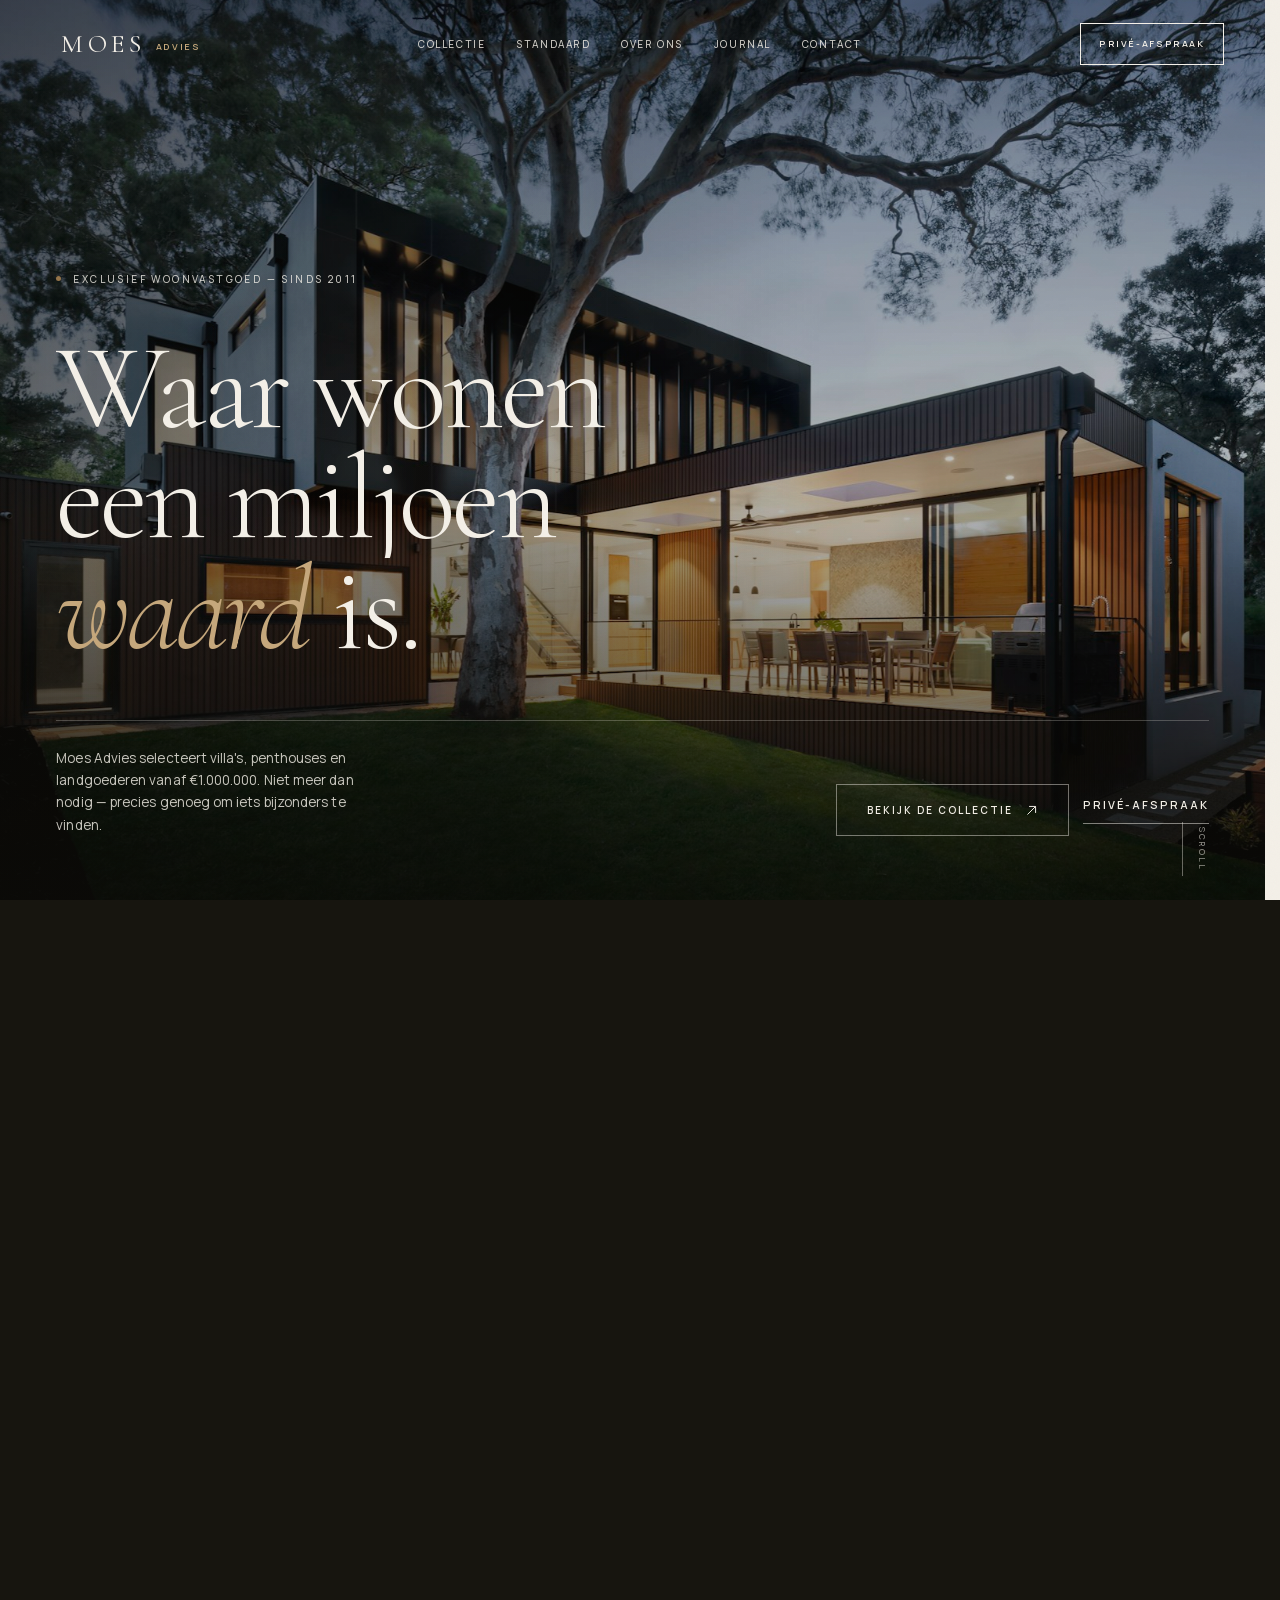
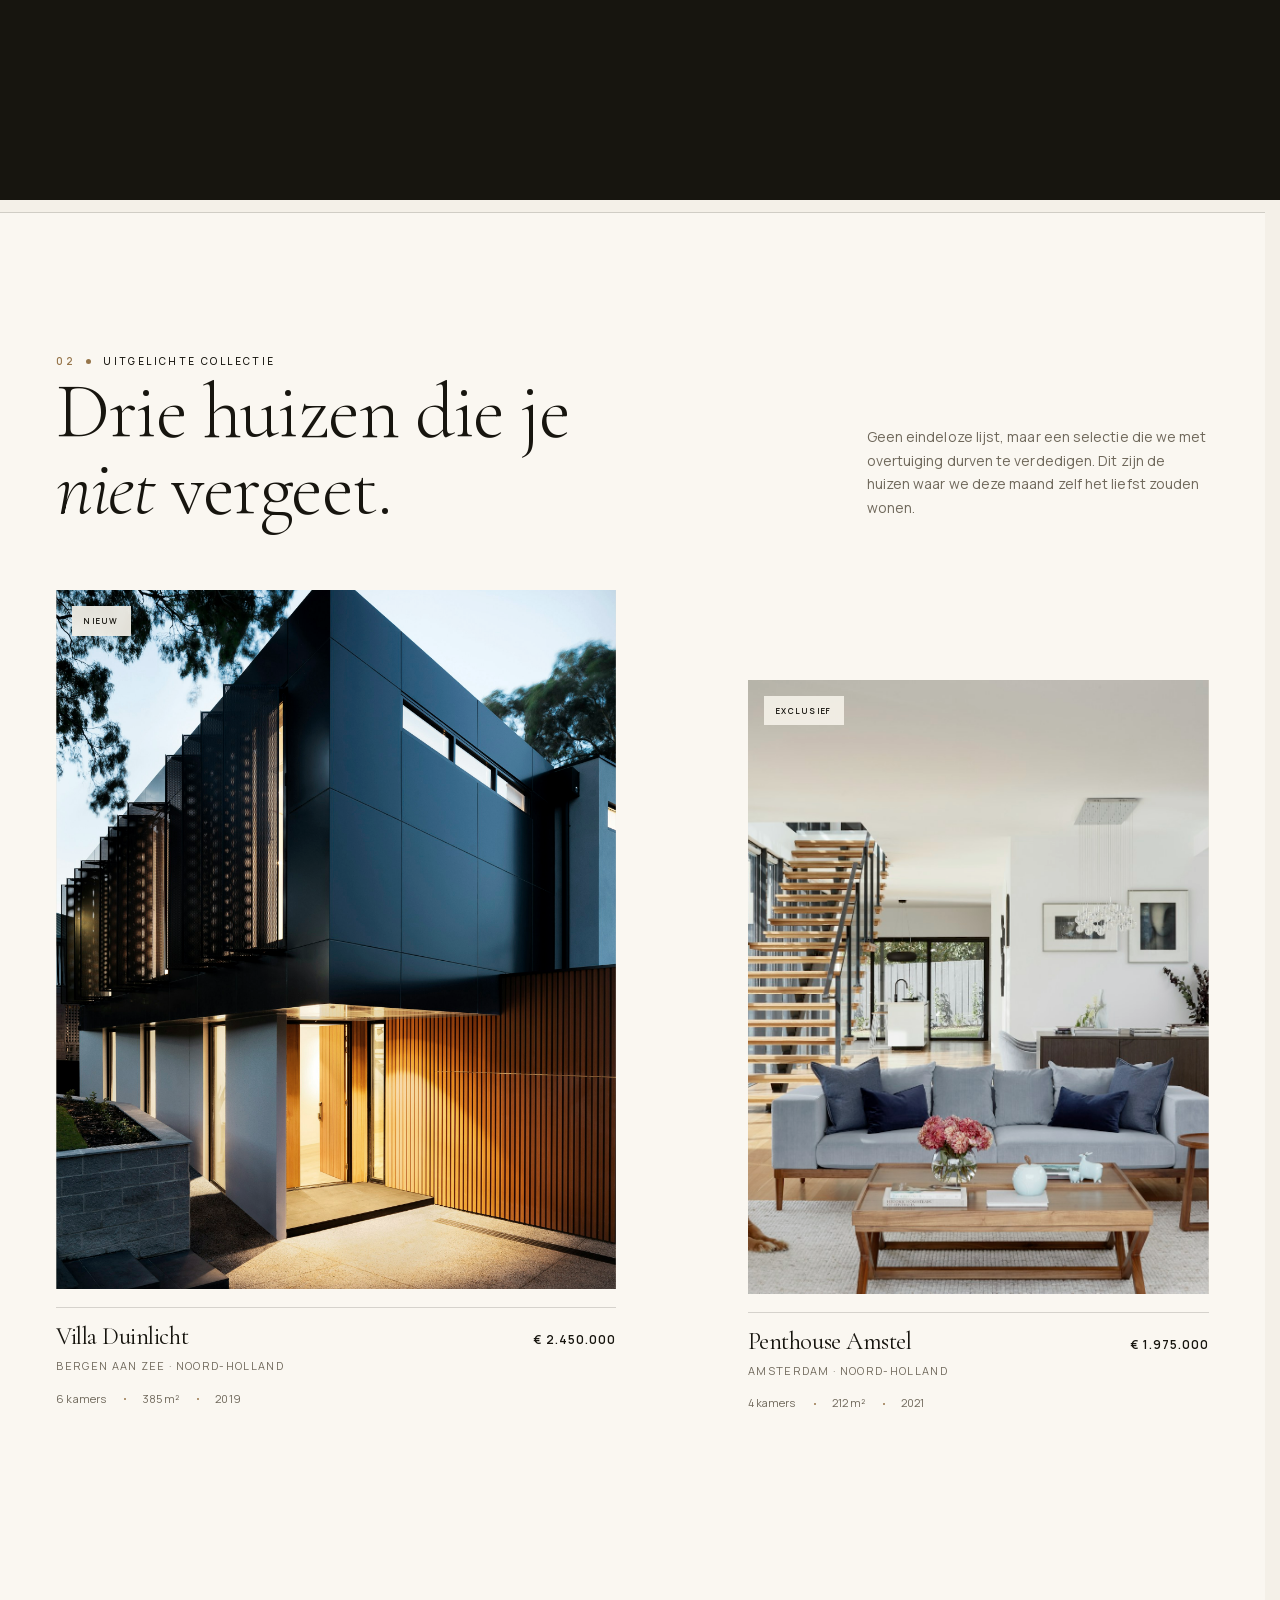
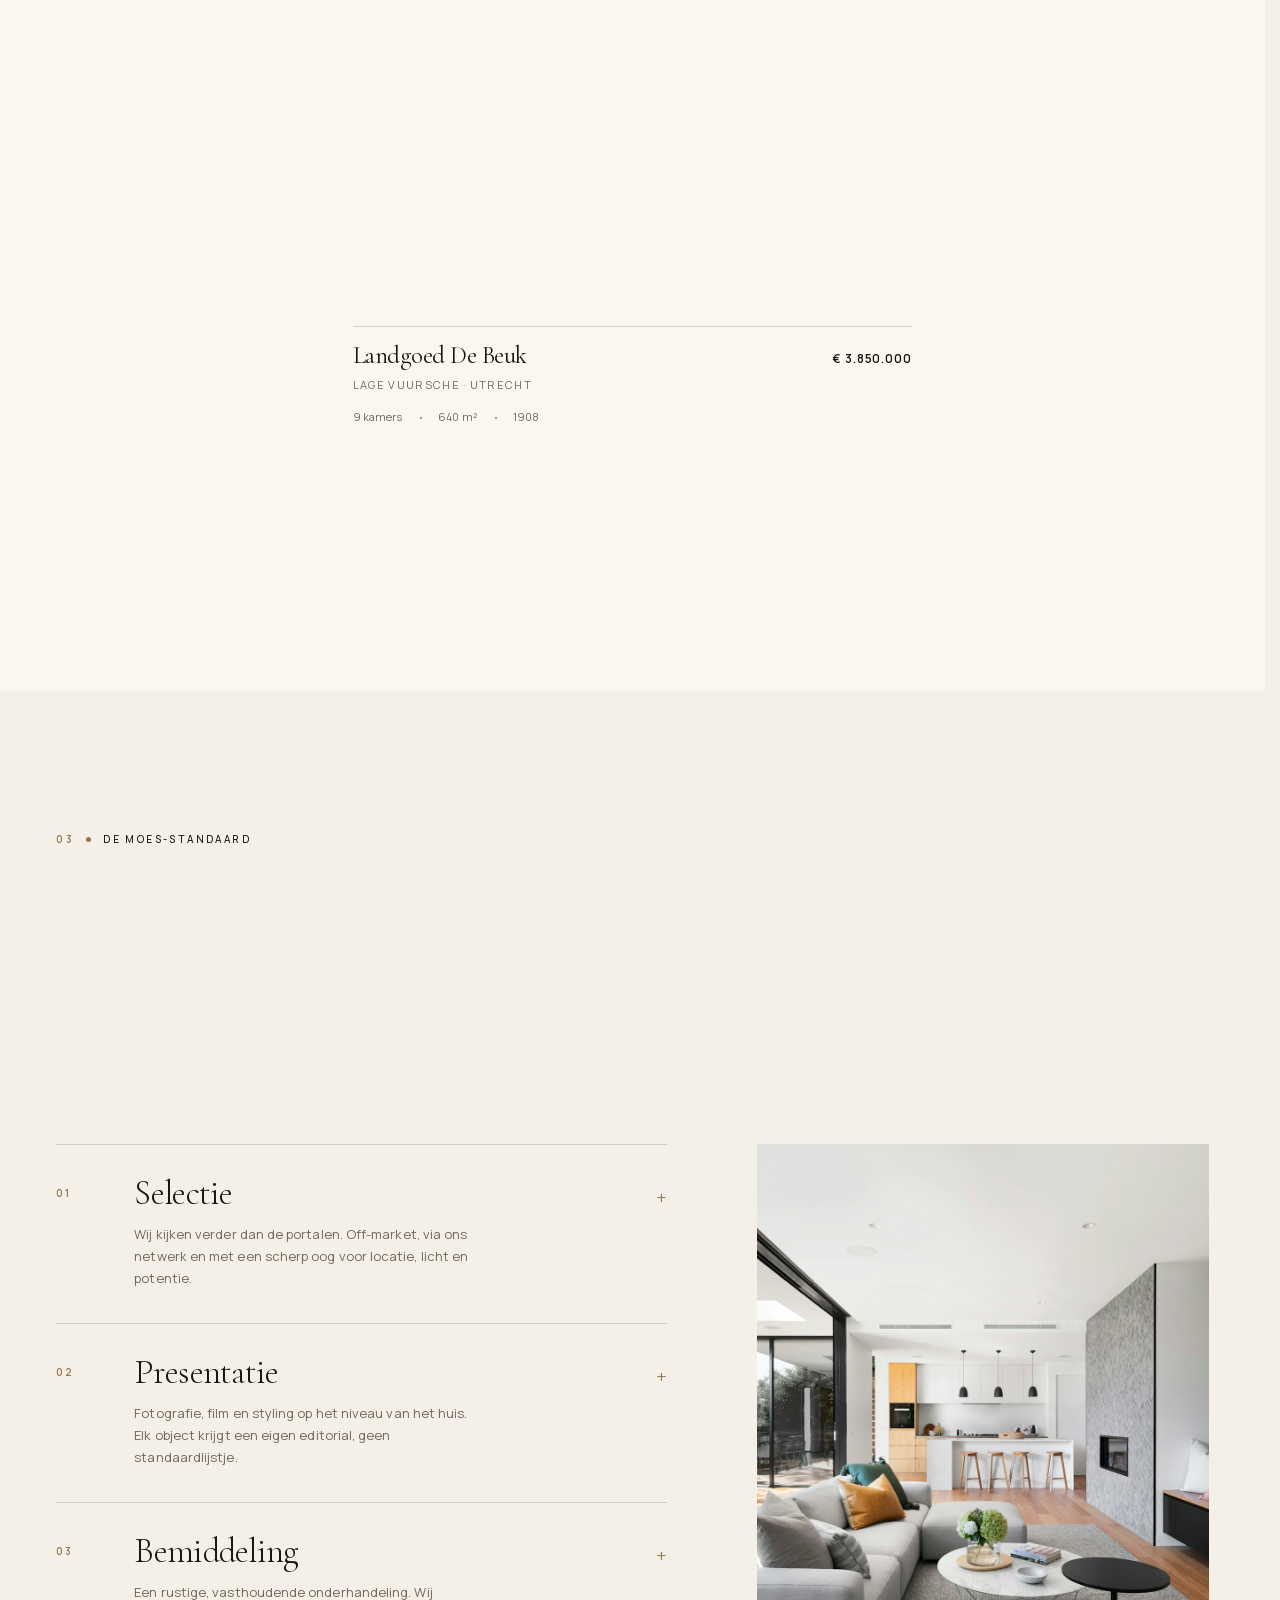
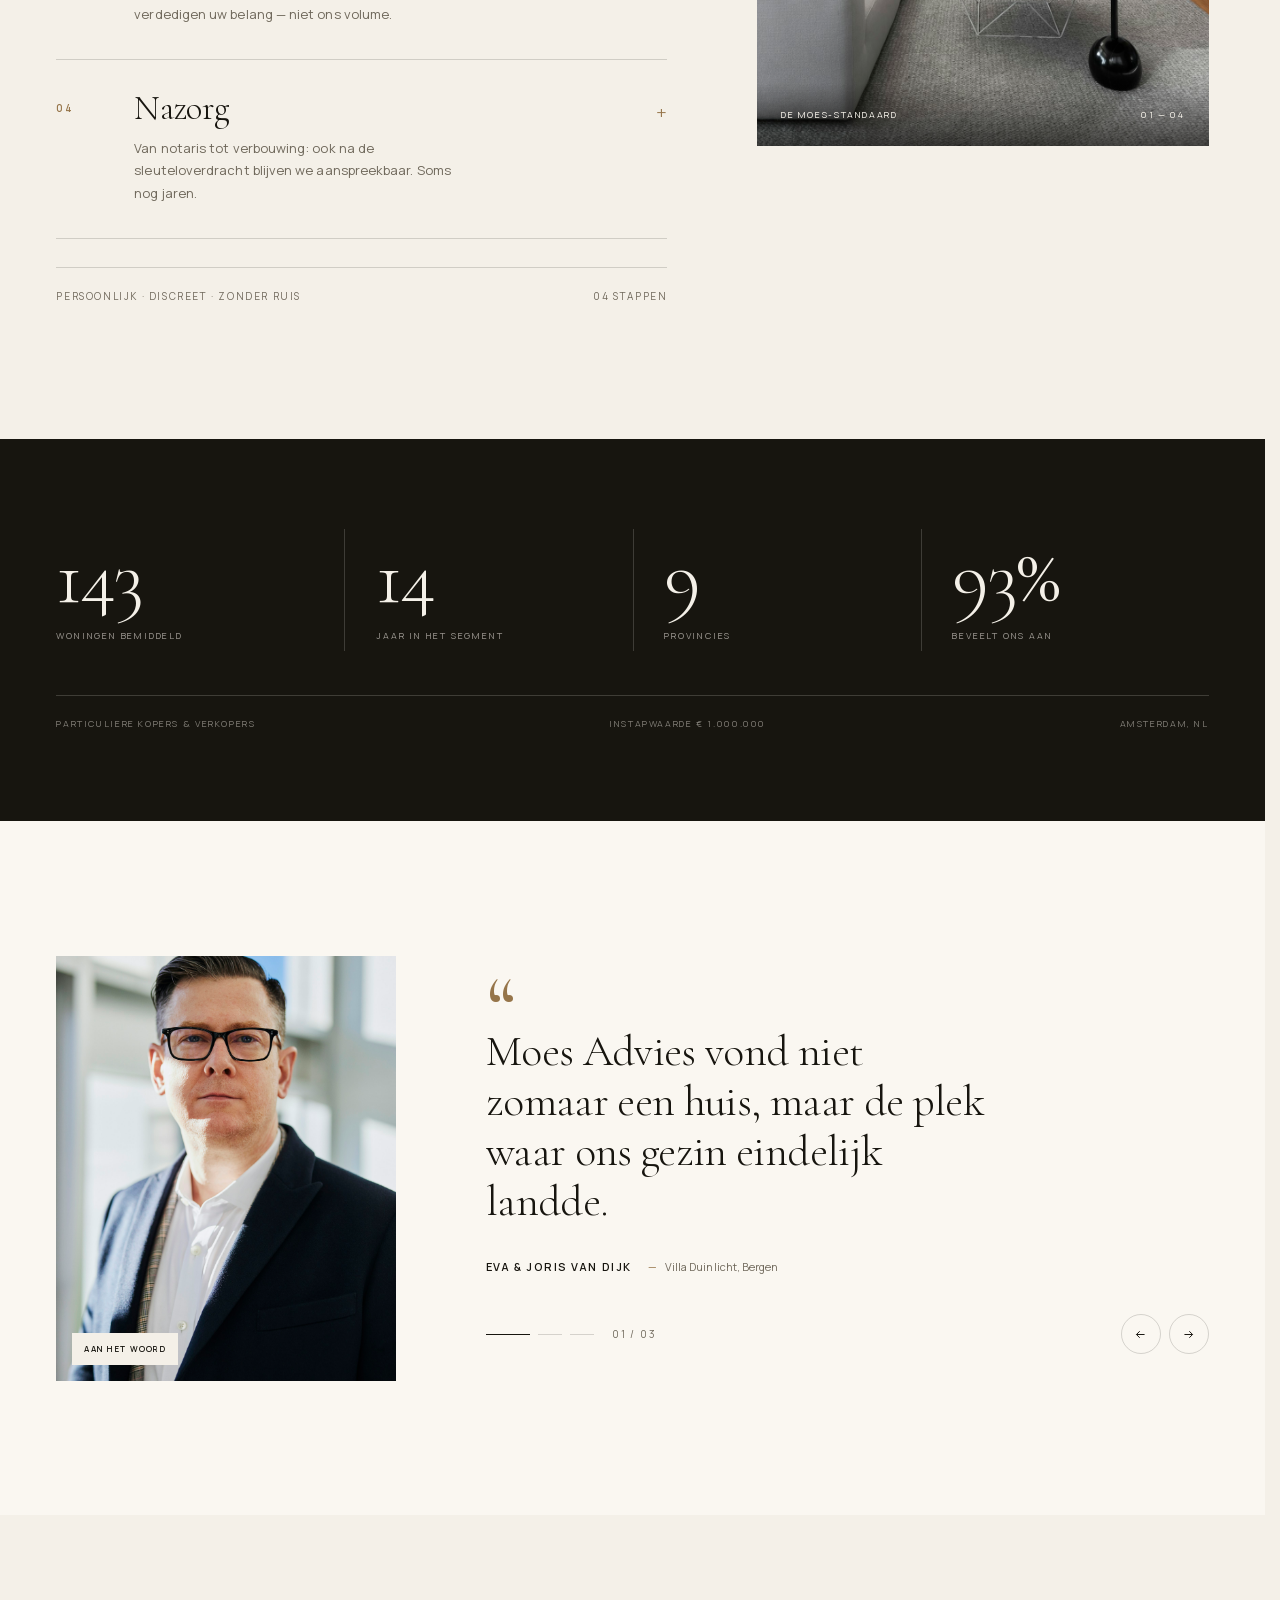
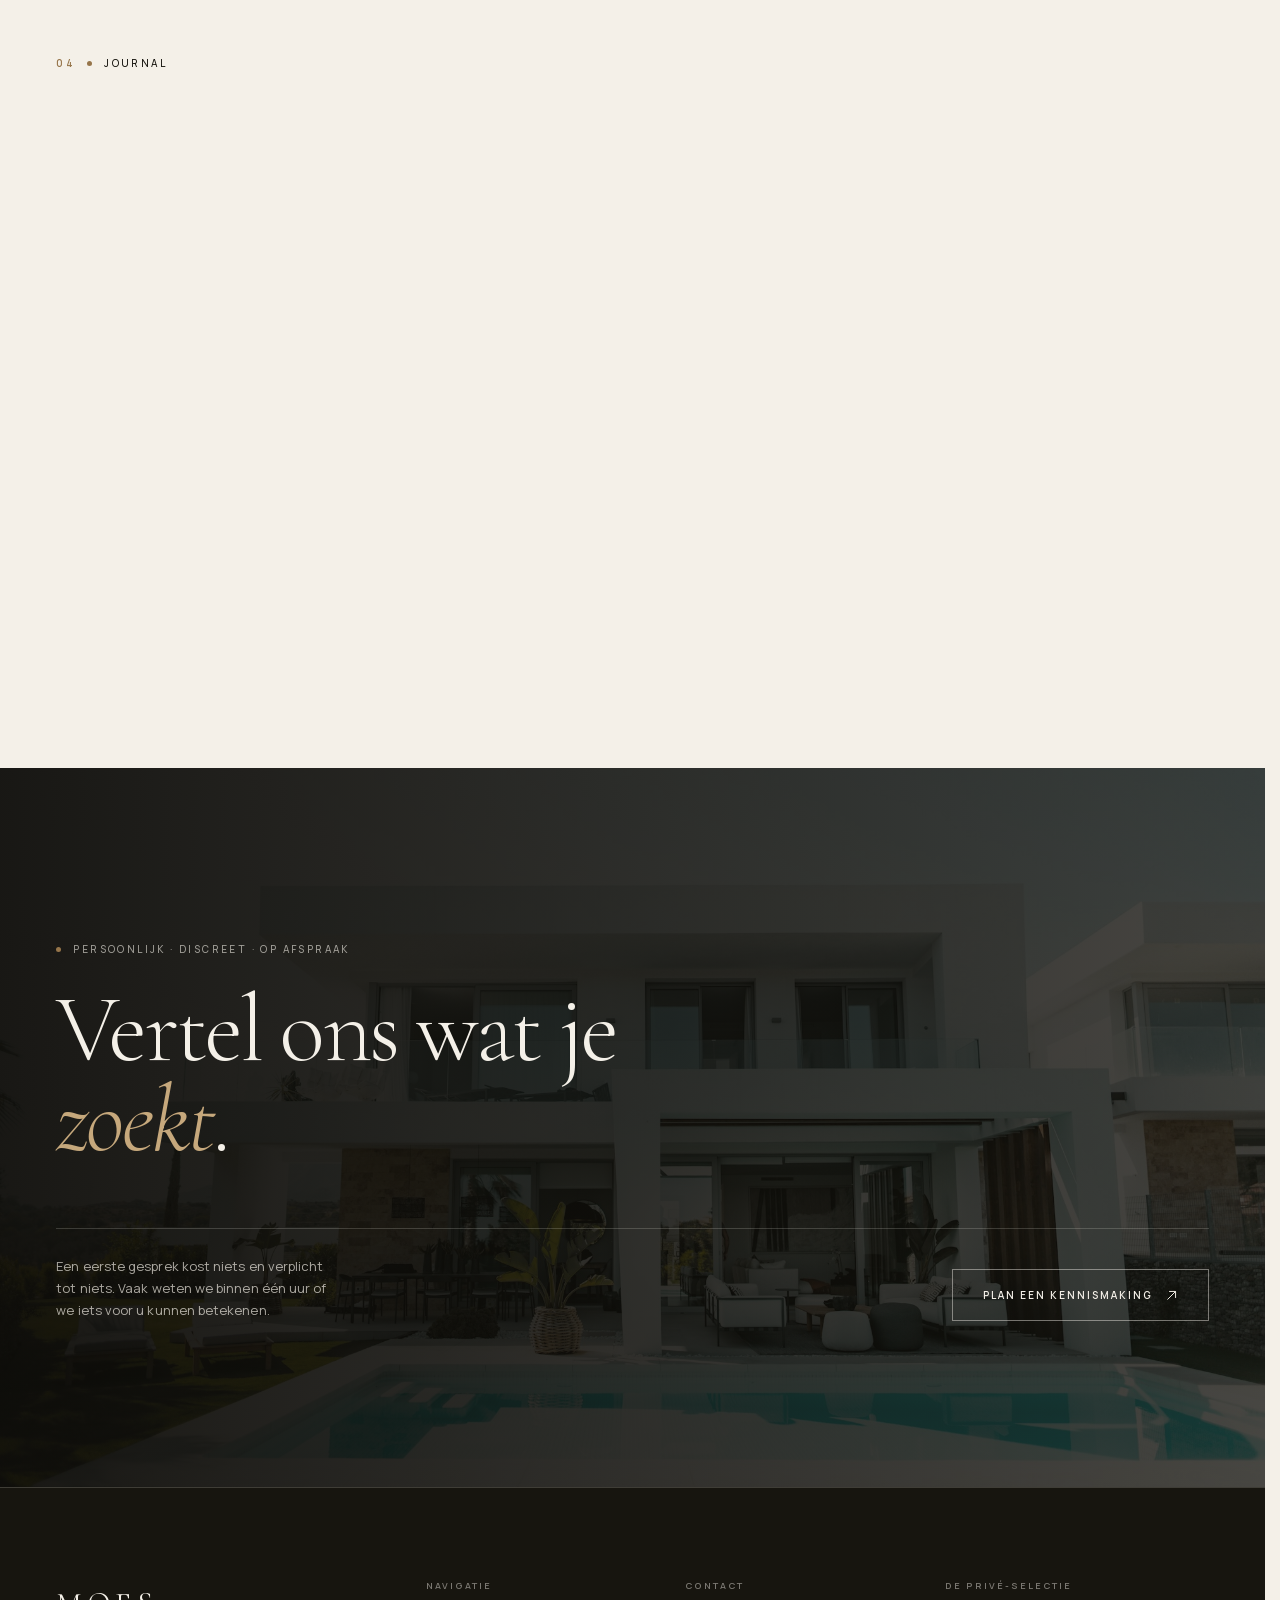
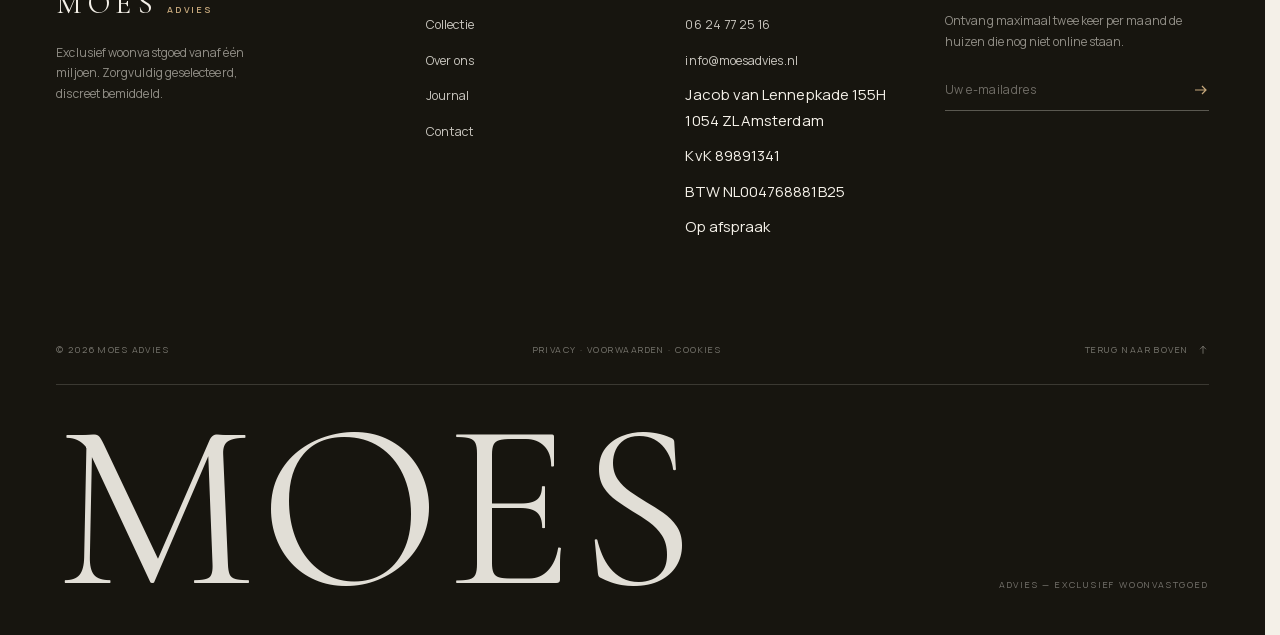
==== commit c7cb23ef: "Rebrand naar Moes Advies met bedrijfsgegevens en contact" ====
--- a/index.html
+++ b/index.html
@@ -3,9 +3,9 @@
 <head>
   <meta charset="UTF-8">
   <meta name="viewport" content="width=device-width, initial-scale=1">
-  <title>MILLE — Exclusief woonvastgoed vanaf €1.000.000</title>
-  <meta name="description" content="MILLE selecteert villa's, penthouses en landgoederen vanaf één miljoen euro. Persoonlijk, discreet en met oog voor wat een huis bijzonder maakt.">
-  <meta property="og:title" content="MILLE — Exclusief woonvastgoed">
+  <title>Moes Advies — Exclusief woonvastgoed vanaf €1.000.000</title>
+  <meta name="description" content="Moes Advies selecteert villa's, penthouses en landgoederen vanaf één miljoen euro. Persoonlijk, discreet en met oog voor wat een huis bijzonder maakt.">
+  <meta property="og:title" content="Moes Advies — Exclusief woonvastgoed">
   <meta property="og:description" content="Villa's, penthouses en landgoederen vanaf €1.000.000. Zorgvuldig geselecteerd, discreet bemiddeld.">
   <meta property="og:type" content="website">
   <meta property="og:image" content="assets/img/hero.jpg">
@@ -16,9 +16,9 @@
   <script>
     document.documentElement.classList.add('js');
     try {
-      if (sessionStorage.getItem('mille-nav') === '1') {
+      if (sessionStorage.getItem('moes-nav') === '1') {
         document.documentElement.classList.add('veil-on', 'skip-preloader');
-        sessionStorage.removeItem('mille-nav');
+        sessionStorage.removeItem('moes-nav');
       } else {
         document.documentElement.classList.add('is-loading');
       }
@@ -32,8 +32,8 @@
 
   <div class="preloader" aria-hidden="true">
     <div class="preloader__inner">
-      <div class="preloader__logo">MILLE</div>
-      <div class="preloader__tag">Exclusief woonvastgoed</div>
+      <div class="preloader__logo">MOES</div>
+      <div class="preloader__tag">ADVIES · EXCLUSIEF WOONVASTGOED</div>
       <div class="preloader__bar"><span></span></div>
     </div>
   </div>
@@ -45,7 +45,7 @@
 
   <header class="site-header" data-header data-over>
     <div class="header__inner">
-      <a class="brand" href="index.html" aria-label="MILLE — naar de homepage">MILLE<span class="brand__dot">.</span><span class="brand__sub">Exclusief woonvastgoed</span></a>
+      <a class="brand" href="index.html" aria-label="MOES ADVIES — naar de homepage">MOES<span class="brand__sub">ADVIES</span></a>
       <nav class="nav" aria-label="Hoofdnavigatie">
         <a class="nav__link" href="collectie.html">Collectie</a>
         <a class="nav__link" href="#standaard">Standaard</a>
@@ -78,8 +78,8 @@
       </div>
     </div>
     <div class="menu__foot container">
-      <span>Bergen · Amsterdam · Utrecht</span>
-      <a href="tel:+31201234567">+31 20 123 45 67</a>
+      <span>Amsterdam · Bergen · Utrecht</span>
+      <a href="tel:+31624772516">06 24 77 25 16</a>
       <span>Est. 2011</span>
     </div>
   </div>
@@ -98,7 +98,7 @@
           <span class="line"><span><em>waard</em> is.</span></span>
         </h1>
         <div class="hero__foot">
-          <p class="hero__intro">Mille selecteert villa's, penthouses en landgoederen vanaf €1.000.000. Niet meer dan nodig — precies genoeg om iets bijzonders te vinden.</p>
+          <p class="hero__intro">Moes Advies selecteert villa's, penthouses en landgoederen vanaf €1.000.000. Niet meer dan nodig — precies genoeg om iets bijzonders te vinden.</p>
           <div class="hero__actions">
             <a class="btn btn--light" href="collectie.html" data-magnetic><span>Bekijk de collectie
               <svg viewBox="0 0 16 16" fill="none" aria-hidden="true"><path d="M3 13L13 3M5 3h8v8" stroke="currentColor" stroke-width="1.2"/></svg>
@@ -152,7 +152,7 @@
           </div>
           <div data-reveal="up" data-reveal-delay="1">
             <p>Sinds 2011 begeleiden we kopers en verkopers in het segment vanaf één miljoen euro. Geen catalogus, geen ruis. Wel een netwerk dat vaak eerder weet wat er komt dan de markt.</p>
-            <p class="intro__sign">Mille &amp; Co.</p>
+            <p class="intro__sign">Moes Advies</p>
             <a class="link-arrow" href="over.html">Lees ons verhaal
               <svg viewBox="0 0 16 16" fill="none" aria-hidden="true"><path d="M3 13L13 3M5 3h8v8" stroke="currentColor" stroke-width="1.2"/></svg>
             </a>
@@ -177,7 +177,7 @@
           <a class="prop prop--portrait" href="villa-duinlicht.html" data-reveal="image" data-cursor="Bekijk">
             <div class="prop__media">
               <span class="prop__tag">Nieuw</span>
-              <img src="assets/img/detail.jpg" alt="Villa Duinlicht in Bergen aan Zee" loading="lazy">
+              <img src="assets/img/detail.jpg" alt="Sfeerbeeld van een moderne villa" loading="lazy">
               <span class="prop__view">Bekijk
                 <svg viewBox="0 0 16 16" fill="none" aria-hidden="true"><path d="M3 13L13 3M5 3h8v8" stroke="currentColor" stroke-width="1.2"/></svg>
               </span>
@@ -242,7 +242,7 @@
       <div class="container">
         <div class="section-head">
           <div>
-            <p class="eyebrow"><span class="eyebrow__num">03</span><span class="eyebrow__dot"></span>De Mille-standaard</p>
+            <p class="eyebrow"><span class="eyebrow__num">03</span><span class="eyebrow__dot"></span>De Moes-standaard</p>
             <h2 class="section-head__title display-lg" data-reveal="up">Meer dan een makelaar.<br>Een <em>medestander</em>.</h2>
           </div>
           <div class="section-head__aside" data-reveal="up" data-reveal-delay="1">
@@ -288,13 +288,13 @@
             <img src="assets/img/int-5.jpg" alt="Minimalistisch interieur met zicht op groen" data-service-img="1" loading="lazy">
             <img src="assets/img/int-3.jpg" alt="Eetkamer met designmeubelen" data-service-img="2" loading="lazy">
             <img src="assets/img/detail.jpg" alt="Gevel van een modern huis in warm avondlicht" data-service-img="3" loading="lazy">
-            <div class="standard__caption"><span>De Mille-standaard</span><span>01 — 04</span></div>
-          </div>
-        </div>
-      </div>
-    </section>
-
-    <section class="stats" aria-label="Mille in cijfers">
+            <div class="standard__caption"><span>De Moes-standaard</span><span>01 — 04</span></div>
+          </div>
+        </div>
+      </div>
+    </section>
+
+    <section class="stats" aria-label="Moes Advies in cijfers">
       <div class="container">
         <div class="stats__grid">
           <div class="stat" data-reveal="up">
@@ -317,7 +317,7 @@
         <div class="stats__foot">
           <span>Particuliere kopers &amp; verkopers</span>
           <span>Instapwaarde € 1.000.000</span>
-          <span>Est. 2011 — Bergen, NL</span>
+          <span>Amsterdam, NL</span>
         </div>
       </div>
     </section>
@@ -328,14 +328,14 @@
           <div class="quote__portrait">
             <img src="assets/img/team-1.jpg" alt="Portret van Joris van Dijk" data-quote-photo class="is-active" loading="lazy">
             <img src="assets/img/team-2.jpg" alt="Portret van Marijke de Boer" data-quote-photo loading="lazy">
-            <img src="assets/img/team-3.jpg" alt="Portret van Thomas Vermeer" data-quote-photo loading="lazy">
+            <img src="assets/img/team-3.jpg" alt="Portret van Thomas" data-quote-photo loading="lazy">
             <span class="quote__badge">Aan het woord</span>
           </div>
 
           <div class="quote__stage" aria-roledescription="carousel" aria-label="Ervaringen van klanten">
             <div class="quote__item is-active" data-quote>
               <span class="quote__mark" aria-hidden="true">“</span>
-              <blockquote class="quote__text">Mille vond niet zomaar een huis. Ze vonden de plek waar ons gezin eindelijk landde.</blockquote>
+              <blockquote class="quote__text">Moes Advies vond niet zomaar een huis, maar de plek waar ons gezin eindelijk landde.</blockquote>
               <div class="quote__meta"><strong>Eva &amp; Joris van Dijk</strong><span>Villa Duinlicht, Bergen</span></div>
             </div>
             <div class="quote__item" data-quote>
@@ -424,7 +424,7 @@
     <div class="container">
       <div class="footer__top">
         <div>
-          <div class="footer__brand">MILLE<span>.</span></div>
+          <div class="footer__brand">MOES<span>ADVIES</span></div>
           <p class="footer__tag">Exclusief woonvastgoed vanaf één miljoen. Zorgvuldig geselecteerd, discreet bemiddeld.</p>
         </div>
         <div class="footer__col">
@@ -439,10 +439,12 @@
         <div class="footer__col">
           <h4>Contact</h4>
           <ul>
-            <li><a href="tel:+31201234567">+31 20 123 45 67</a></li>
-            <li><a href="mailto:welkom@mille.nl">welkom@mille.nl</a></li>
-            <li>Eeuwigelaan 12<br>1861 CL Bergen</li>
-            <li>Op afspraak, ma–za</li>
+            <li><a href="tel:+31624772516">06 24 77 25 16</a></li>
+            <li><a href="mailto:info@moesadvies.nl">info@moesadvies.nl</a></li>
+            <li>Jacob van Lennepkade 155H<br>1054 ZL Amsterdam</li>
+            <li>KvK 89891341</li>
+            <li>BTW NL004768881B25</li>
+            <li>Op afspraak</li>
           </ul>
         </div>
         <div class="footer__news">
@@ -458,13 +460,13 @@
         </div>
       </div>
       <div class="footer__bottom">
-        <span>© <span data-year>2026</span> Mille Exclusief Woonvastgoed</span>
+        <span>© <span data-year>2026</span> Moes Advies</span>
         <span><a href="juridisch.html#privacy">Privacy</a> · <a href="juridisch.html#voorwaarden">Voorwaarden</a> · <a href="juridisch.html#cookies">Cookies</a></span>
         <a class="footer__toplink" href="#main" data-top>Terug naar boven
           <svg viewBox="0 0 16 16" fill="none" aria-hidden="true"><path d="M8 13V3M4 7l4-4 4 4" stroke="currentColor" stroke-width="1.2"/></svg>
         </a>
       </div>
-      <div class="footer__word" aria-hidden="true">MILLE<small>Exclusief woonvastgoed — NL</small></div>
+      <div class="footer__word" aria-hidden="true">MOES<small>ADVIES — EXCLUSIEF WOONVASTGOED</small></div>
     </div>
   </footer>
 
--- a/css/style.css
+++ b/css/style.css
@@ -1,7 +1,7 @@
 @import url('../assets/fonts/fonts.css');
 
 /* ============================================================
-   MILLE — Exclusief woonvastgoed
+   MOES ADVIES — Exclusief woonvastgoed
    Design system & site styles
    ============================================================ */
 
@@ -217,14 +217,16 @@
 }
 .brand {
   justify-self: start; display: inline-flex; align-items: baseline; gap: 0;
-  font-family: var(--serif); font-size: 26px; font-weight: 400; letter-spacing: 0.22em; line-height: 1;
-  padding-left: 0.22em;
+  font-family: var(--serif); font-size: 26px; font-weight: 400; letter-spacing: 0.18em; line-height: 1;
+  padding-left: 0.18em;
 }
 .brand__dot { color: var(--bronze); font-size: 0.8em; margin-left: -0.18em; }
 .brand__sub {
-  display: none; margin-left: 10px; font-family: var(--sans); font-size: 8px; font-weight: 500;
-  letter-spacing: 0.2em; text-transform: uppercase; opacity: 0.55; transform: translateY(-1px);
-}
+  display: inline-block; margin-left: 10px; font-family: var(--sans); font-size: 9px; font-weight: 600;
+  letter-spacing: 0.18em; text-transform: uppercase; color: var(--bronze);
+  opacity: 1; transform: translateY(-2px);
+}
+.site-header[data-over] .brand__sub, body.menu-open .brand__sub { color: var(--bronze-light); }
 .nav { display: flex; align-items: center; gap: clamp(20px, 2.4vw, 38px); justify-self: center; }
 .nav__link {
   position: relative; font-size: 10px; font-weight: 500; letter-spacing: 0.16em; text-transform: uppercase;
@@ -511,8 +513,8 @@
 /* ---------- Footer ---------- */
 .site-footer { background: var(--ink); color: var(--ivory); border-top: 1px solid var(--line-light); padding-top: clamp(54px, 7vw, 90px); overflow: hidden; }
 .footer__top { display: grid; grid-template-columns: 1.5fr 1fr 1fr 1.2fr; gap: 40px; padding-bottom: clamp(48px, 6vw, 80px); }
-.footer__brand { font-family: var(--serif); font-size: 30px; letter-spacing: 0.2em; }
-.footer__brand span { color: var(--bronze-light); margin-left: -0.18em; letter-spacing: 0; }
+.footer__brand { display: flex; align-items: baseline; gap: 9px; font-family: var(--serif); font-size: 30px; letter-spacing: 0.18em; }
+.footer__brand span { font-family: var(--sans); font-size: 9px; font-weight: 600; letter-spacing: 0.2em; color: var(--bronze-light); }
 .footer__tag { margin-top: 14px; font-size: 12px; color: rgba(244, 240, 232, 0.55); max-width: 26ch; }
 .footer__col h4, .footer__news h4 { font-family: var(--sans); font-size: 9px; font-weight: 600; letter-spacing: 0.22em; text-transform: uppercase; color: rgba(244, 240, 232, 0.45); margin-bottom: 18px; }
 .footer__col ul { display: flex; flex-direction: column; gap: 10px; }
@@ -783,7 +785,7 @@
 .form-success h3 { font-size: 32px; }
 .form-success p { margin-top: 10px; color: var(--muted); font-size: 12.5px; }
 @keyframes fadeUp { from { opacity: 0; transform: translateY(14px); } to { opacity: 1; transform: none; } }
-.contact__note { margin-top: 26px; padding-top: 18px; border-top: 1px solid var(--line); font-size: 10px; line-height: 1.8; color: var(--muted); }
+.contact__note { margin-top: 0; padding-top: 18px; border-top: 1px solid var(--line); font-size: 10px; line-height: 1.8; color: var(--muted); }
 .contact__note strong { color: var(--ink); font-weight: 600; }
 
 /* ---------- Lightbox ---------- */
@@ -831,9 +833,6 @@
 .magnetic { display: inline-block; }
 
 /* ---------- Responsive ---------- */
-@media (min-width: 1200px) {
-  .brand__sub { display: inline; }
-}
 @media (max-width: 1180px) {
   .hero__title { font-size: clamp(3.2rem, 10vw, 7.4rem); }
   .footer__top { grid-template-columns: 1.4fr 1fr 1fr; }
